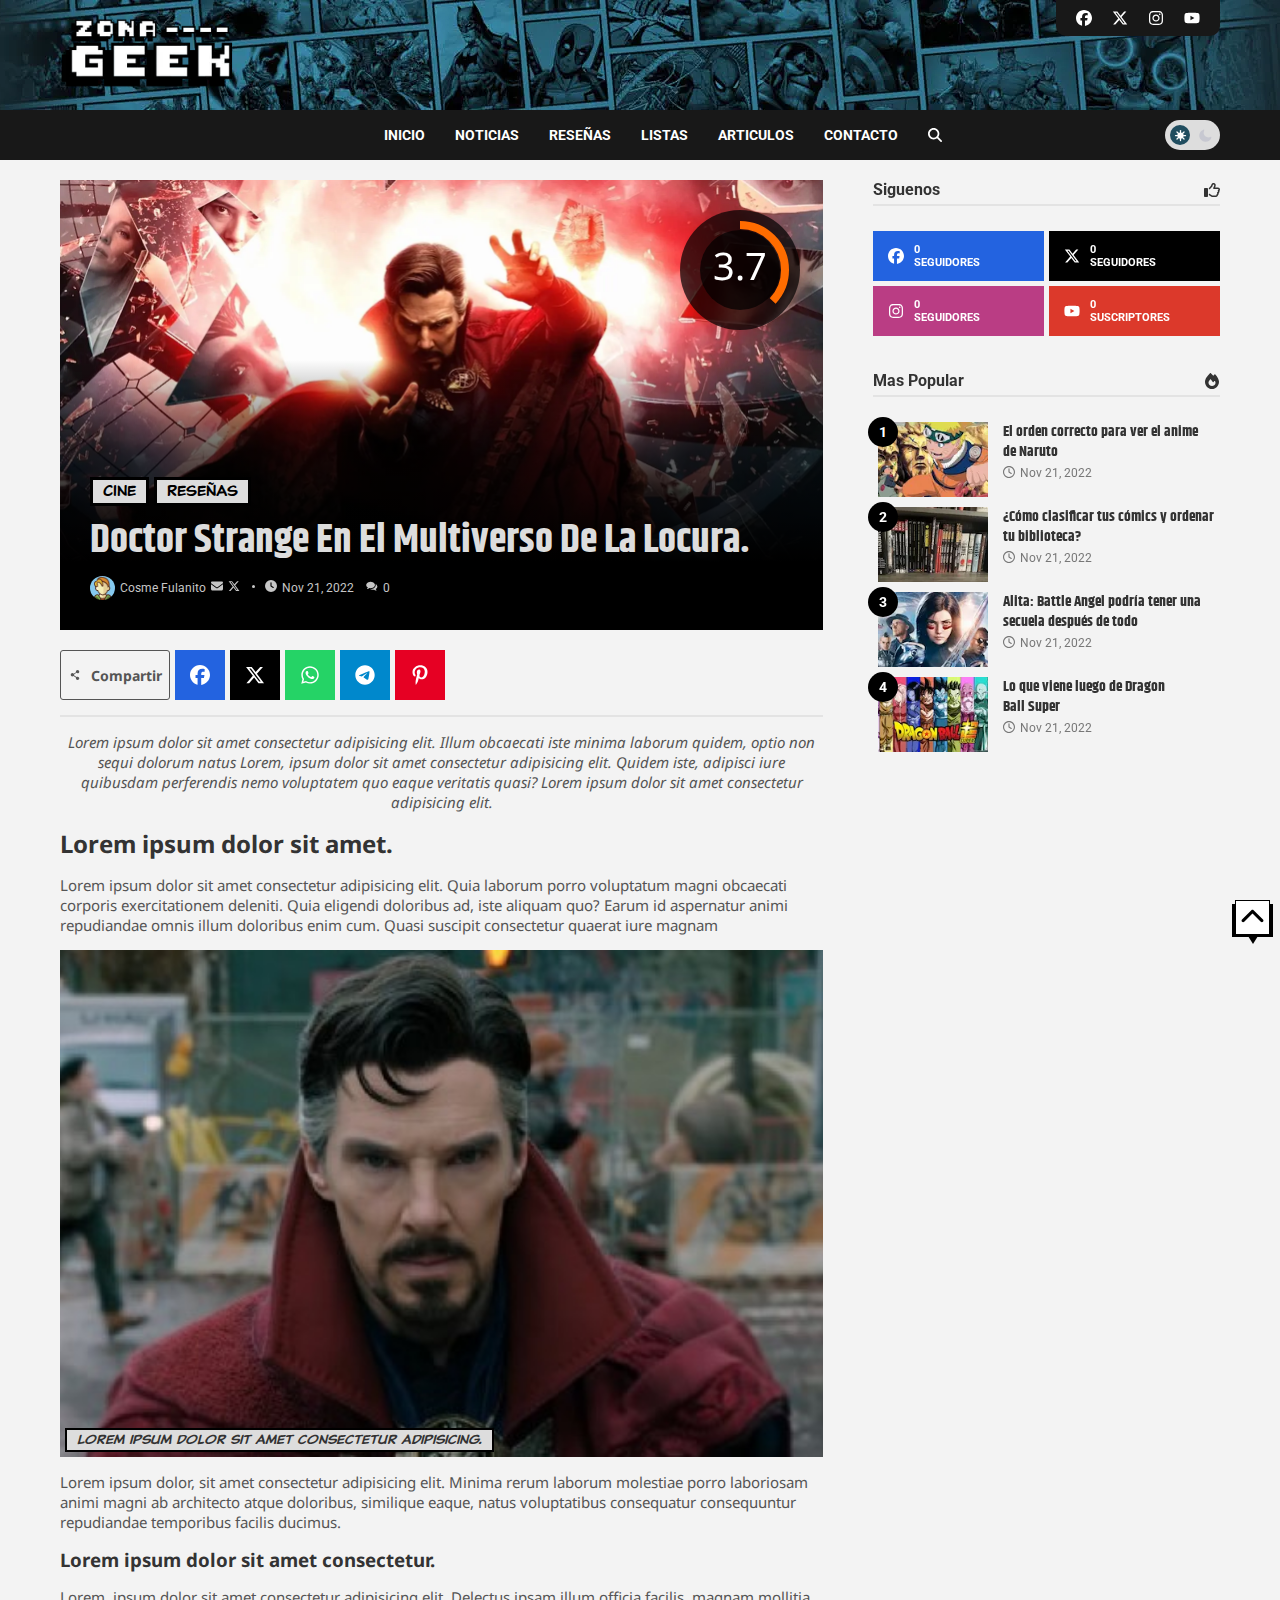
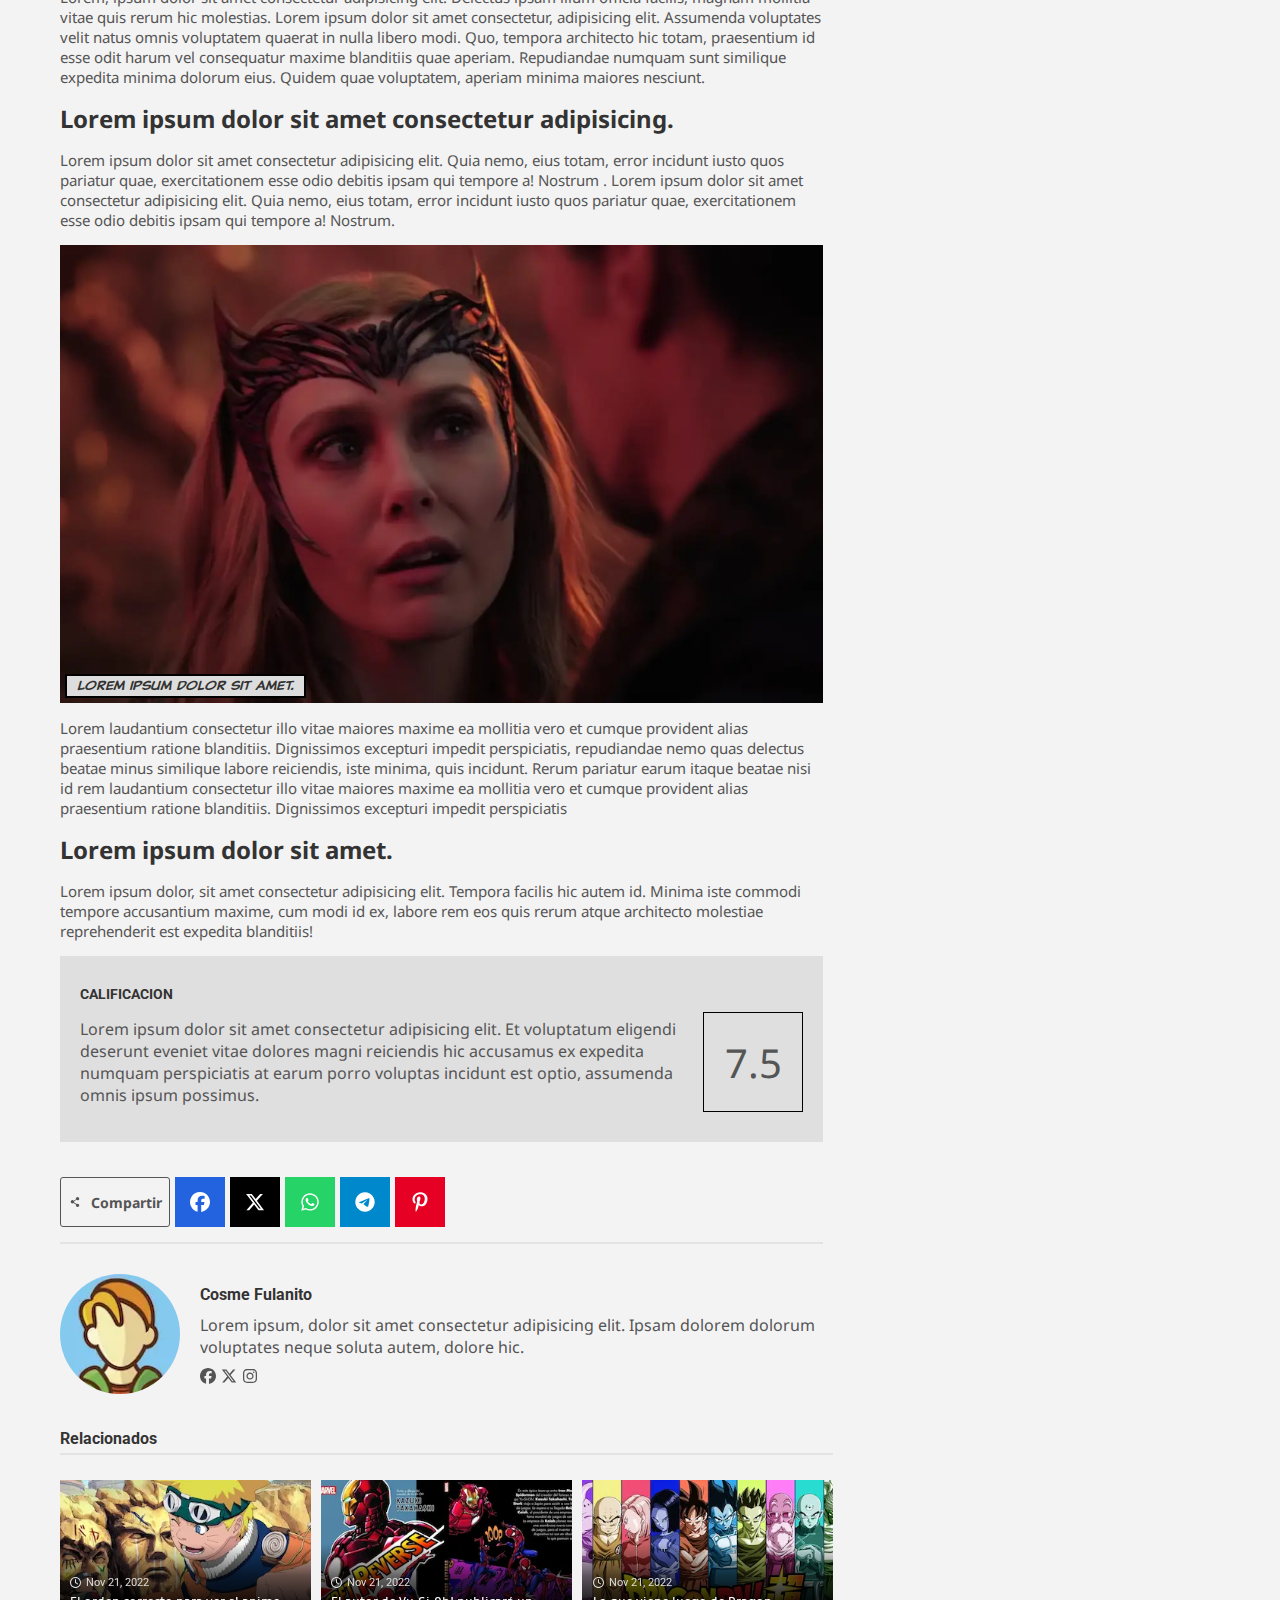
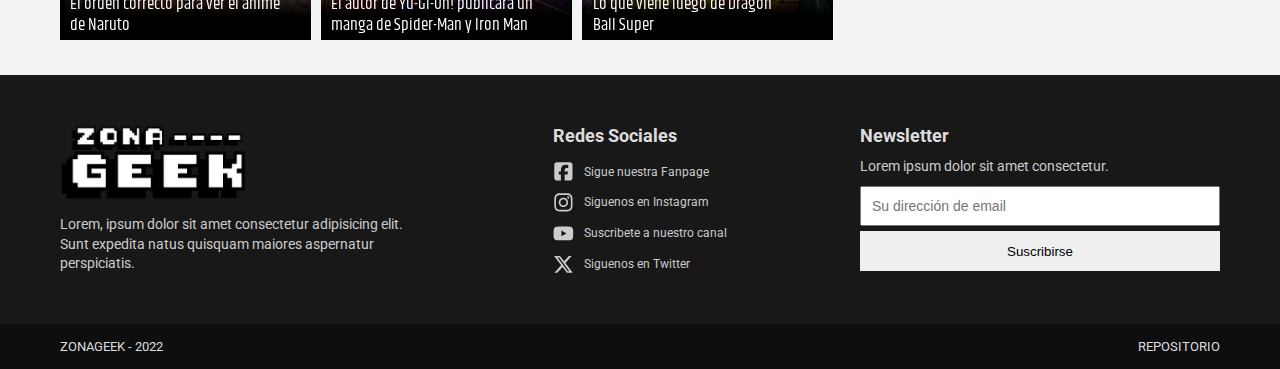
==== resenia.html @ 2eed40b9 "update" ====
<!DOCTYPE html>
<html lang="en">
<head>
    <meta charset="UTF-8">
    <meta name="viewport" content="width=device-width, initial-scale=1.0">
    <meta name="description" content="Zona Geek es el punto de encuentro para todo el amante de la cultura geek. Aqui encontraras noticias, reseñas y demas sobre la cultura popular">
	<link rel="icon" href="./img/icons/favicon.png">
	<link rel="preconnect" href="https://fonts.googleapis.com">
	<link rel="preconnect" href="https://fonts.gstatic.com" crossorigin>
	<link href="https://fonts.googleapis.com/css2?family=Khand:wght@400;500;600;700&family=Noto+Sans:wght@400;700&family=Roboto:wght@400;700&display=swap" rel="stylesheet">
	<link rel="stylesheet" href="./css/style.css">
    <link rel="stylesheet" href="./css/review.css">
	<script>
		let modo = localStorage.getItem('mode');
		if (modo) 
			document.documentElement.setAttribute("data-theme", modo);
		document.addEventListener('DOMContentLoaded', () => {
			let dark_switch = document.getElementById('dark-switch');
			dark_switch.checked = (modo === "dark" || window.matchMedia('(prefers-color-scheme: dark)' && modo !="dark").matches) ? true : false;
		});
	</script>
	<script defer src="js/script.js"></script>
    <title>Reseña - Doctor Strange in the multiverse of madness</title>
</head>
<body>
    <header class="header">
		<div class="container">
			<a class="header__brand" href="#" title="Ir al inicio">
				<img src="img/zonageek-logo.webp" alt="logo de zona geek" title="Zona Geek">
			</a>
			<div class="header__social">
				<a href="" title="enlave hacia facebook">
					<svg class="icon" aria-hidden="true"><use href="./img/icons/icons.svg#icon-facebook" /></svg>
				</a>
				<a href="" title="enlace hacia x">
					<svg class="icon" aria-hidden="true"><use href="./img/icons/icons.svg#icon-x-twitter" /></svg>
				</a>
				<a href="" title="enlace hacia instagram">
					<svg class="icon" aria-hidden="true"><use href="./img/icons/icons.svg#icon-instagram" /></svg>
				</a>
				<a href="" title="enlace hacia youtube">
					<svg class="icon" aria-hidden="true"><use href="./img/icons/icons.svg#icon-youtube" /></svg>
				</a>
			</div>
		</div>
	</header>
	<nav class="nav">
		<div class="container">
			<div class="nav__logo">
				<img src="img/zonageek-logo-min.webp" alt="logo de zona geek" title="Zona Geek">
			</div>
			<ul class="nav__menu">
				<li><a href="./index.html" title="ir a inicio">Inicio</a></li>
				<li><a href="#" title="ir a noticas">Noticias</a></li>
				<li><a href="#" title="ir a reseñas">Reseñas</a></li>
				<li><a href="#" title="ir a listas">Listas</a></li>
				<li><a href="#" title="ir a articulos">Articulos</a></li>
				<li><a href="#" title="ir a contacto">Contacto</a></li>
				<li>
					<span>
						<svg class="icon" aria-hidden="true"><use href="./img/icons/icons.svg#icon-search" /></svg>
					</span>
				</li>
			</ul>
			<div class="nav__switch">
				<label class="switch">
					<input class="switch__input" type="checkbox"  id="dark-switch" role="switch" name="dark" />
					<svg class="switch__icon" width="24px" height="24px" aria-hidden="true">
						<use href="./img/icons/icons.svg#icon-light" />
					</svg>
					<svg class="switch__icon" width="24px" height="24px" aria-hidden="true">
						<use href="./img/icons/icons.svg#icon-dark" />
					</svg>
					<span class="switch__inner"></span>
					<span class="switch__inner-icons">
						<svg class="switch__icon" width="24px" height="24px" aria-hidden="true">
							<use href="./img/icons/icons.svg#icon-light" />
						</svg>
						<svg class="switch__icon" width="24px" height="24px" aria-hidden="true">
							<use href="./img/icons/icons.svg#icon-dark" />
						</svg>
					</span>
					<span class="switch__sr">Dark Mode</span>
				</label>
			</div>
			<label class="nav__burguer">
				<input type="checkbox" id="menu_checkbox">
				<div></div>
				<div></div>
				<div></div>
			</label>
		</div>
	</nav>
    <main class="container post">
            
            <article class="article">
                <header>
                    <img class="img" src="./img/reseña.webp" alt="">
                    <div class="overlay">
                        <div class="header__categories">
                            <span>cine</span>
                            <span>reseñas</span>
                        </div>
                        
                        <h1>Doctor Strange En El Multiverso De La Locura.</h1>
                        <div class="meta-tags meta-tags--post">
                            <div class="meta-tags__autor">
                                <img src="./img/avatar/user_a.webp" alt="">
                                <p>Cosme Fulanito</p>
                                <svg class="icon"><use href="./img/icons/icons.svg#icon-mail-solid" /></svg>
                                <svg class="icon"><use href="./img/icons/icons.svg#icon-x-twitter" /></svg>
                            </div>
                            
                            <p class="meta-tags__date">
                                <svg class="icon" aria-hidden="true" style="width:3px;height:3px;margin-right:5px"><use href="./img/icons/icons.svg#icon-dot" /></svg>
                                <svg class="icon" aria-hidden="true"><use href="./img/icons/icons.svg#icon-clock-solid" /></svg>
                                <span> Nov 21, 2022</span>
                            </p>
                            <p class="meta-tags__comments">
                                <svg class="icon" aria-hidden="true"><use href="./img/icons/icons.svg#icon-comments" /></svg>
                                <span>0</span>
                            </p>
                        </div>
                    </div>
                    <svg class="score" width="120" height="120">
                        <circle r="40" cx="50%" cy="50%" class="score__box"></circle>
                        <text class="score__number" x="50%" y="50%" dominant-baseline="middle" text-anchor="middle" data-number="7.5">0.0</text>
                        <circle r="45" cx="50%" cy="50%" class="score__progress"></circle>
                    </svg>
                </header>
                
                <section class="share">
                    <span class="share__button share__button--share">
                        <svg class="icon"><use href="./img/icons/icons.svg#icon-share" /></svg>
                        Compartir
                    </span>
                    <a href="#" class="share__button share__button--facebook" title="compartir en facebook">
                        <svg class="icon"><use href="./img/icons/icons.svg#icon-facebook" /></svg>
                    </a>
                    <a href="#" class="share__button share__button--x" title="compartir en twitter">
                        <svg class="icon"><use href="./img/icons/icons.svg#icon-x-twitter" /></svg>
                    </a>
                    <a href="#" class="share__button share__button--whatsapp" title="compartir en whatsapp">
                        <svg class="icon"><use href="./img/icons/icons.svg#icon-whatsapp" /></svg>
                    </a>
                    <a href="#" class="share__button share__button--telegram" title="compartir en telegram">
                        <svg class="icon"><use href="./img/icons/icons.svg#icon-telegram" /></svg>
                    </a>
                    <a href="#" class="share__button share__button--pinterest" title="compartir en pinterest">
                        <svg class="icon"><use href="./img/icons/icons.svg#icon-pinterest" /></svg>
                    </a>
                </section>
                <hr>
				<p style="text-align:center;"><i>Lorem ipsum dolor sit amet consectetur adipisicing elit. Illum obcaecati iste minima laborum quidem, optio non sequi dolorum natus Lorem, ipsum dolor sit amet consectetur adipisicing elit. Quidem iste, adipisci iure quibusdam perferendis nemo voluptatem quo eaque veritatis quasi? Lorem ipsum dolor sit amet consectetur adipisicing elit.</i></p>
				<h2>Lorem ipsum dolor sit amet.</h2>
				<p>Lorem ipsum dolor sit amet consectetur adipisicing elit. Quia laborum porro voluptatum magni obcaecati corporis exercitationem deleniti. Quia eligendi doloribus ad, iste aliquam quo? Earum id aspernatur animi repudiandae omnis illum doloribus enim cum. Quasi suscipit consectetur quaerat iure magnam</p>
                <figure class="float-right">
                    <img class="img" src="img/reseña-img-1.jpg" alt="">
                    <figcaption>Lorem ipsum dolor sit amet consectetur adipisicing.</figcaption>
                </figure>
                <p>Lorem ipsum dolor, sit amet consectetur adipisicing elit. Minima rerum laborum molestiae porro laboriosam animi magni ab architecto atque doloribus, similique eaque, natus voluptatibus consequatur consequuntur repudiandae temporibus facilis ducimus.</p>
                <h3>Lorem ipsum dolor sit amet consectetur.</h3>
                <p>Lorem, ipsum dolor sit amet consectetur adipisicing elit. Delectus ipsam illum officia facilis, magnam mollitia vitae quis rerum hic molestias.
				Lorem ipsum dolor sit amet consectetur, adipisicing elit. Assumenda voluptates velit natus omnis voluptatem quaerat in nulla libero modi. Quo, tempora architecto hic totam, praesentium id esse odit harum vel consequatur maxime blanditiis quae aperiam. Repudiandae numquam sunt similique expedita minima dolorum eius. Quidem quae voluptatem, aperiam minima maiores nesciunt.</p>
				<h2>Lorem ipsum dolor sit amet consectetur adipisicing.</h2>
				<p>Lorem ipsum dolor sit amet consectetur adipisicing elit. Quia nemo, eius totam, error incidunt iusto quos pariatur quae, exercitationem esse odio debitis ipsam qui tempore a! Nostrum . Lorem ipsum dolor sit amet consectetur adipisicing elit. Quia nemo, eius totam, error incidunt iusto quos pariatur quae, exercitationem esse odio debitis ipsam qui tempore a! Nostrum.</p>
                <figure class="float-left">
                    <img class="img" src="img/reseña-img-3.jpg" alt="">
                    <figcaption>Lorem ipsum dolor sit amet.</figcaption>
                </figure>
                <p>Lorem laudantium consectetur illo vitae maiores maxime ea mollitia vero et cumque provident alias praesentium ratione blanditiis. Dignissimos excepturi impedit perspiciatis, repudiandae nemo quas delectus beatae minus similique labore reiciendis, iste minima, quis incidunt. Rerum pariatur earum itaque beatae nisi id rem laudantium consectetur illo vitae maiores maxime ea mollitia vero et cumque provident alias praesentium ratione blanditiis. Dignissimos excepturi impedit perspiciatis</p>
				
                <h2>Lorem ipsum dolor sit amet.</h2>
                <p>Lorem ipsum dolor, sit amet consectetur adipisicing elit. Tempora facilis hic autem id. Minima iste commodi tempore accusantium maxime, cum modi id ex, labore rem eos quis rerum atque architecto molestiae reprehenderit est expedita blanditiis!</p>
                <footer>
                    <section class="calificacion">
                        <h1>Calificacion</h1>
                        <p>Lorem ipsum dolor sit amet consectetur adipisicing elit. Et voluptatum eligendi deserunt eveniet vitae dolores magni reiciendis hic accusamus ex expedita numquam perspiciatis at earum porro voluptas incidunt est optio, assumenda omnis ipsum possimus.</p>
                        <span>7.5</span>
                    </section>
                    <section class="share">
                        <span class="share__button share__button--share">
                            <svg class="icon"><use href="./img/icons/icons.svg#icon-share" /></svg>
                            Compartir
                        </span>
                        <a href="#" class="share__button share__button--facebook" title="compartir en facebook">
                            <svg class="icon"><use href="./img/icons/icons.svg#icon-facebook" /></svg>
                        </a>
                        <a href="#" class="share__button share__button--x" title="compartir en twitter">
                            <svg class="icon"><use href="./img/icons/icons.svg#icon-x-twitter" /></svg>
                        </a>
                        <a href="#" class="share__button share__button--whatsapp" title="compartir en whatsapp">
                            <svg class="icon"><use href="./img/icons/icons.svg#icon-whatsapp" /></svg>
                        </a>
                        <a href="#" class="share__button share__button--telegram" title="compartir en telegram">
                            <svg class="icon"><use href="./img/icons/icons.svg#icon-telegram" /></svg>
                        </a>
                        <a href="#" class="share__button share__button--pinterest" title="compartir en pinterest">
                            <svg class="icon"><use href="./img/icons/icons.svg#icon-pinterest" /></svg>
                        </a>
                    </section>
                    <hr>
                    <section class="autor">
                        <div class="autor__image">
                            <img class="img" src="./img/avatar/user_a.webp" alt="">
                        </div>
                        <div class="autor__info">
                            <h1>Cosme Fulanito</h1>
                            <p>Lorem ipsum, dolor sit amet consectetur adipisicing elit. Ipsam dolorem dolorum voluptates neque soluta autem, dolore hic.</p>
                            <div class="autor__social">
                                <svg class="icon"><use href="./img/icons/icons.svg#icon-facebook" /></svg>
                                <svg class="icon"><use href="./img/icons/icons.svg#icon-x-twitter" /></svg>
                                <svg class="icon"><use href="./img/icons/icons.svg#icon-instagram" /></svg>
                            </div>
                        </div>
                    </section>
                </footer>
            </article>
            <section class="section relacionados">
                    <div class="section__header">
                        <h1>Relacionados</h1>
                    </div>
                    <div class="block-6">
                        <article class="block-6__post">
                            <a href="#uuuuu">
                                <picture>
                                    <source media="(min-width: 769px)" srcset="./img/anime/2_375.webp">
                                    <source media="(min-width: 577px)" srcset="./img/anime/2_910.webp">
                                    <source media="(min-width: 375px)" srcset="./img/anime/2_720.webp">
                                    <img class="img" src="./img/anime/2_375.webp" alt="">
                                </picture>
                            </a>
                            <div class="block-6__content">
                                <div class="block-6__date">
                                    <svg class="icon" aria-hidden="true"><use href="./img/icons/icons.svg#icon-clock" /></svg>
                                    <span>Nov 21, 2022</span>
                                </div>
                                <a href="#0000"><h2 class="block-6__title">El orden correcto para ver el anime de Naruto</h2></a>
                            </div>
                        </article>
                        <article class="block-6__post">
                            <a href="#uuuuu">
                                <picture>
                                    <source media="(min-width: 769px)" srcset="./img/anime/1_375.webp">
                                    <source media="(min-width: 577px)" srcset="./img/anime/1_910.webp">
                                    <source media="(min-width: 375px)" srcset="./img/anime/1_720.webp">
                                    <img class="img" src="./img/anime/1_375.webp" alt="">
                                </picture>
                            </a>
                            <div class="block-6__content">
                                <div class="block-6__date">
                                    <svg class="icon" aria-hidden="true"><use href="./img/icons/icons.svg#icon-clock" /></svg>
                                    <span>Nov 21, 2022</span>
                                </div>
                                <a href="#0000">
                                    <h2 class="block-6__title">El autor de Yu-Gi-Oh! publicará un manga de Spider-Man y Iron Man</h2>
                                </a>
                            </div>
                        </article>
                        <article class="block-6__post">
                            <a href="#uuuuu">
                                <picture>
                                    <source media="(min-width: 769px)" srcset="./img/anime/3_375.webp">
                                    <source media="(min-width: 577px)" srcset="./img/anime/3_910.webp">
                                    <source media="(min-width: 375px)" srcset="./img/anime/3_720.webp">
                                    <img class="img" src="./img/anime/3_375.webp" alt="">
                                </picture>
                            </a>
                            <div class="block-6__content">
                                <div class="block-6__date">
                                    <svg class="icon" aria-hidden="true"><use href="./img/icons/icons.svg#icon-clock" /></svg>
                                    <span>Nov 21, 2022</span>
                                </div>
                                <a href="#0000">
                                    <h2 class="block-6__title">Lo que viene luego de Dragon Ball Super</h2>
                                </a>
                            </div>
                        </article>
                    </div>
            </section>
            <section class="comentarios">
            </section>
        
        <aside class="sidebar">
            <div class="sidebar__content">
                <section class="section">
                    <div class="section__header">
                        <h1>Siguenos</h1>
                        <svg class="icon" aria-hidden="true"><use href="./img/icons/icons.svg#icon-like" /></svg>
                    </div>
                    <div class="social-bar">
                        <div class="social-bar__item social-bar__item--facebook">
                            <svg class="icon" aria-hidden="true"><use href="./img/icons/icons.svg#icon-facebook" /></svg>
                            <div class="social-bar__count">
                                <p>0</p>
                                <p>Seguidores</p>
                            </div>
                        </div>
                        <div class="social-bar__item social-bar__item--x">
                            <svg class="icon" aria-hidden="true"><use href="./img/icons/icons.svg#icon-x-twitter" /></svg>
                            <div class="social-bar__count">
                                <p>0</p>
                                <p>Seguidores</p>
                            </div>
                        </div>
                        <div class="social-bar__item social-bar__item--instagram">
                            <svg class="icon" aria-hidden="true"><use href="./img/icons/icons.svg#icon-instagram" /></svg>
                            <div class="social-bar__count">
                                <p>0</p>
                                <p>Seguidores</p>
                            </div>
                        </div>
                        <div class="social-bar__item social-bar__item--youtube">
                            <svg class="icon" aria-hidden="true"><use href="./img/icons/icons.svg#icon-youtube" /></svg>
                            <div class="social-bar__count">
                                <p>0</p>
                                <p>Suscriptores</p>
                            </div>
                        </div>
                    </div>
                </section>
                <section class="section">
                    <div class="section__header">
                        <h1>Mas Popular</h1>
                        <svg class="icon" aria-hidden="true"><use href="./img/icons/icons.svg#icon-fire" /></svg>
                    </div>
                    <div class="trending">
                        <div class="trending__item" data-position="1">
                            <div class="trending__thumbnaill">
                                <a href=""><img class="img" src="img/anime/2_165.webp" alt="portada de naruto"></a>
                            </div>
                            <div class="trending__content">
                                <h2 class="trending__title"><a href="">El orden correcto para ver el anime de Naruto</a></h2>
                                <div class="trending__date">
                                    <svg class="icon" aria-hidden="true"><use href="./img/icons/icons.svg#icon-clock" /></svg>
                                    <span>Nov 21, 2022</span>
                                </div>
                            </div>
                        </div>
                        <div class="trending__item" data-position="2">
                            <div class="trending__thumbnaill">
                                <a href=""><img class="img" src="img/article/3_165.webp" alt="biblioteca de comics"></a>
                            </div>
                            <div class="trending__content">
                                <h2 class="trending__title"><a href="">¿Cómo clasificar tus cómics y ordenar tu biblioteca?</a></h2>
                                <div class="trending__date">
                                    <svg class="icon" aria-hidden="true"><use href="./img/icons/icons.svg#icon-clock" /></svg>
                                    <span>Nov 21, 2022</span>
                                </div>
                            </div>
                        </div>
                        <div class="trending__item" data-position="3">
                            <div class="trending__thumbnaill">
                                <a href=""><img class="img" src="img/featured/2_165.webp" alt=""></a>
                            </div>
                            <div class="trending__content">
                                <h2 class="trending__title"><a href="">Alita: Battle Angel podría tener una secuela después de todo</a></h2>
                                <div class="trending__date">
                                    <svg class="icon" aria-hidden="true"><use href="./img/icons/icons.svg#icon-clock" /></svg>
                                    <span>Nov 21, 2022</span>
                                </div>
                            </div>
                        </div>
                        <div class="trending__item" data-position="4">
                            <div class="trending__thumbnaill">
                                <a href=""><img class="img" src="img/anime/3_165.webp" alt="portada dragon ball super"></a>
                            </div>
                            <div class="trending__content">
                                <h2 class="trending__title"><a href="">Lo que viene luego de Dragon Ball Super</a></h2>
                                <div class="trending__date">
                                    <svg class="icon" aria-hidden="true"><use href="./img/icons/icons.svg#icon-clock" /></svg>
                                    <span>Nov 21, 2022</span>
                                </div>
                            </div>
                        </div>
                    </div>
            </section>
            </div>
        </aside>
    </main>

	<footer class="footer">
		<div class="container">
			<section class="about">
				<img class="about__logo" src="img/zonageek-logo.webp" alt="Logo Zona Geek">
				<p class="about__text">Lorem, ipsum dolor sit amet consectetur adipisicing elit. Sunt expedita natus quisquam maiores aspernatur perspiciatis.</p>
			</section>
			<section class="social-footer">
				<h1 class="social__title">Redes Sociales</h1>
				<div class="social-footer__container">
					<div class="social-footer__item"><svg class="icon" aria-hidden="true"><use href="./img/icons/icons.svg#icon-square-facebook" /></svg><p>Sigue nuestra Fanpage</p></div>
					<div class="social-footer__item"><svg class="icon" aria-hidden="true"><use href="./img/icons/icons.svg#icon-instagram" /></svg><p>Siguenos en Instagram</p></div>
					<div class="social-footer__item"><svg class="icon" aria-hidden="true"><use href="./img/icons/icons.svg#icon-youtube" /></svg><p>Suscribete a nuestro canal</p></div>
					<div class="social-footer__item"><svg class="icon" aria-hidden="true"><use href="./img/icons/icons.svg#icon-x-twitter" /></svg><p>Siguenos en Twitter</p></div>
					
				</div>
			</section>
			<section class="newsletter">
				<h1 class="newsletter__title">Newsletter</h1>
				<p class="newsletter__text">Lorem ipsum dolor sit amet consectetur.</p>
				<input class="newsletter__email" type="email" name="" id="" placeholder="Su dirección de email">
				<input class="newsletter__button" type="submit" value="Suscribirse">
			</section>
		</div>
		<section class="subfooter">
			<div class="container">
				<p>ZonaGeek - 2022</p>
				<a href="https://github.com/erme07/zona-geek.git">Repositorio</a>
			</div>
		</section>
</footer>

<div class="button-top">
    <div class="button-top__container">
        <svg class="icon"><use href="./img/icons/icons.svg#icon-arrow-up" /></svg>
    </div>
</div>
</body>
</html>
---- css/style.css ----
*{
    margin: 0;
    padding: 0;
    box-sizing: border-box;
}

:root{
    --navBarHeight: 50px;
    --header-bg:#182b33;
    --igColor:#ba3d84;
    --fbColor:#2363e0;
    --xColor: #000000;
    --twColor:#50c7fa;
    --ytColor:#dc392b;
    --wsColor: #25D366;
    --tgColor: #0088cc;
    --prColor: #E60023;

    --title-color:#333333;
    --title-hover:#fdebb5;
    --text-color:#555555;
    --meta-color-1:#777777;
    --meta-color-2:#dbdbdb;
    --box-comment:#e0f6ca;
    --section-separator:#e3e3e3;

    --main-bg: #f3f3f3;
    --second-bg: #181818;

    --hue: 233;
	--primary: #204d5f;
	--trans-dur: 0.6s;
	--trans-timing: cubic-bezier(0.65,0,0.35,1);
}
@media (prefers-color-scheme: dark) {
    :root {
        --main-bg: #232323;
        --box-comment: #005d4b;
        --title-color:#dddddd;
        --text-color:#cccccc;
        --meta-color-1:#aaaaaa;
        --section-separator:#4d4d4d;
    }
}

[data-theme="dark"] {
    --main-bg: #232323;
    --box-comment: #005d4b;
    --title-color:#dddddd;
    --text-color:#cccccc;
    --meta-color-1:#aaaaaa;
    --section-separator:#4d4d4d;
}

[data-theme="light"]{
    --main-bg: #f3f3f3;
    --box-comment: #e0f6ca;
    --title-color:#333333;
    --text-color:#555555;
    --meta-color-1:#777777;
    --section-separator:#e3e3e3;
}

html {scroll-behavior: smooth;}

a {text-decoration: none;color: unset;}
h1,h2,h3,h4,h5 {text-wrap: pretty;}
.img {width: 100%; height: 100%; object-fit: cover;display: block;}
svg.icon {width: 1em; height: 1em; fill: currentColor;}

@font-face {font-family: classic; src: url(../font/ClassicComic.otf);}

body{
    font-family: 'Roboto', sans-serif;
    background-color: var(--main-bg);
    transition: background .2s;
}

/*:::::::::::::::: ESTRUCTURA :::::::::::::::::::*/

.container {max-width: 1200px; width: 100%; padding: 0px 20px; margin: 0 auto;}

.content{
    display: grid;
    grid-template-columns: repeat(3,1fr);
    grid-template-areas: "main main sidebar";
}
.content--second {grid-template-areas: "main2 main2 sidebar2";}

.main {grid-area: main; padding: 20px 10px 0px 0px;}
.main--second {grid-area: main2;}

.sidebar {grid-area: sidebar; padding: 20px 0px 0px 40px;}
.sidebar--second {grid-area: sidebar2;}
.sidebar__content{
    position: sticky;
    top:20px;
    margin-bottom: 35px;
}

/*:::::::::::::::: HEADER :::::::::::::::::::*/

.header{
    background-color: var(--header-bg);
    background-image: url(../img/background-dark.webp);
    background-position: top center;
    background-size: auto;
    background-repeat: no-repeat;
}
.header .container {
    display: flex; 
    justify-content: space-between; 
    height: 110px; 
    align-items: center;
}
.header img {height: 70px;}

.header__social{
    color: white;
    background-color: var(--second-bg);
    align-self: flex-start;
    padding: 10px 20px;
    display: flex;
    gap: 20px;
    border-radius: 0 0 10px 10px;
}
.header__social a{ display: flex; align-items: center;}

/*:::::::::::::::: SECCION BASE :::::::::::::::::::*/

.section{
    display: flex;
    flex-direction: column;
    gap: 25px;
    margin-bottom: 35px;
}
.section--dark{
    background-color: var(--second-bg);
    margin: 0px -20px 35px -20px;
    padding: 20px 20px 30px 20px;
    color: white;
}
.section__header{
    color: var(--title-color);
	padding-bottom:5px;
	display:flex;
	justify-content: space-between;
	align-items: center;
    border-bottom: 2px solid var(--section-separator);
    transition: color .2s, border-bottom .2s;
}
.section__header h1 {font-size: 16px;}
.section__filter{
    text-transform: uppercase;
    font-size: 11px;
    font-weight: bold;
    display: flex;
    align-items: center;
    gap: 5px;
    position: relative;
}
.section__filter span{
    color: var(--title-color);
    cursor: pointer;
    padding:5px;
    border-radius: 2px;
    transition: all .2s;
}
.section__filter span:hover {background-color: var(--title-color); color:white;}
[data-theme="dark"] .section__filter span:hover {background-color: var(--title-color); color:rgb(0, 0, 0);}
.filter__button{
    border: 1px solid currentColor;
    display: none;
}
.selected {background-color: var(--title-color); color: white!important;}
[data-theme="dark"] .selected {background-color: var(--title-color); color: black!important;}

.section--dark .section__filter span:hover {background-color: white; color:black;}
.section--dark .section__header {border-bottom: 2px solid #4d4d4d; color: #dddddd;}
.section--dark .selected {background-color: #dddddd; color: #333333;}

.pagination{
    display: flex;
    height: 35px;
    font-size: 13px;
    justify-content:space-between;
}
.pagination__button{
    padding:10px;
    border:1px solid #aaaaaa;
    border-radius: 5px;
    color: var(--text-color);
    text-decoration: none;
    display: flex;
    align-items: center;
    transition: background .3s, color .2s;
    gap: 10px;
}
[data-theme="dark"] .pagination__button {border:1px solid #5f5f5f;}
.pagination__button:hover {background-color: #0000001d;}
[data-theme="dark"] .pagination__button:hover {background-color: #00000060;}
.pagination__button span {font-size: 10px;}
.pagination__button--next span {border-left: 1px solid #aaaaaa; padding:10px 0px 10px 10px;}
[data-theme="dark"] .pagination__button--next span{border-left: 1px solid #5f5f5f;}
.pagination__button--prev span {border-right: 1px solid #aaaaaa; padding:10px 10px 10px 0px;}
[data-theme="dark"] .pagination__button--prev span{border-right: 1px solid #5f5f5f;}
.section--dark .pagination__button {color: #dbdbdb;}
.section--dark .pagination__button:hover {background-color: #00000077;}


/*:::::::::::::::: META TAGS :::::::::::::::::::*/

.meta-tags{
    font-family: 'Roboto';
    display: flex;
    font-size: 12px;
    color:var(--meta-color-1);
    transition: color .2s;
    gap: 12px;
}
.meta-tags__autor,
.meta-tags__date {display: flex; align-items: center; gap: 5px;}
.meta-tags .icon{margin-bottom: 3px;}


/*:::::::::::::::: BLOQUE 1 ARTICULOS :::::::::::::::::::*/

.block-1 {display:flex; flex-direction: column; gap: 25px;}
.block-1__post {display:flex; gap:20px;}
.block-1__post-title{
    font-family: khand;
    font-size: 20px;
    line-height: 1.3;
    color:var(--title-color);
    transition: color .2s;
}
.block-1__post-content {display: flex; flex-direction: column; gap: 5px;}
.block-1__post-content > p {
    font-family: 'Noto Sans', sans-serif; 
    font-size: 14px; 
    color:var(--text-color);
    transition: color .2s;
}
.block-1__thumbnaill {flex: 0 0 250px; height: 150px;}
.block-1__thumbnaill img {transition: all .5s;}
.block-1__post:hover .block-1__thumbnaill img {filter: brightness(0.7);}
.block-1 .icon {margin-bottom: 0;}
.block-1__button{
    padding: 10px;
    width: 110px;
    border-radius: 5px;
    margin-top: 25px;
    background-color: var(--primary);
    color: #ffffff;
    font-size: 12px;
    text-transform: uppercase;
    text-align: center;
    align-self: center;
    cursor: pointer;
}

/*:::::::::::::::: SECCION NAVBAR:::::::::::::::::::*/

.nav{
    height:var(--navBarHeight);
    background-color: var(--second-bg);
    position: sticky;
    display: flex;
    top:calc(var(--navBarHeight) * -1);
    transition: top .3s;
    z-index: 9999;
    color: white;
}
.nav .container {display: flex; justify-content: space-between; align-items: center; position: relative;}
.nav--show {top:0; box-shadow: 0px 0px 10px 2px #000000;}
.nav__logo {
    visibility: hidden; 
    opacity: 0;
    transition: opacity .15s, visibility .15s step-end;
}
.nav__logo--show {visibility: visible; opacity: 1;}
.nav__logo img {width: auto;height: 40px;}
.nav__menu {list-style: none;display:flex;}
.nav__menu li:hover {background-color: #0e0e0e;}

.nav__menu a, .nav__menu span{
    height: 100%;
    font-size: 14px;
    text-decoration: none;
	line-height: 50px;
	font-weight: 700;
    text-transform: uppercase;
	display: flex;
    align-items: center;
    padding: 0px 15px;
}
.nav__menu span{ cursor: pointer;}



#menu_checkbox {display: none;}
.nav__burguer {width: 25px;height: 25px;cursor: pointer; display: none;}
.nav__burguer div {
    position: relative;
    top: 0;
    height: 3px;
    background-color: currentColor;
    margin-bottom: 7px; 
    transition: 0.3s ease transform, 0.3s ease top, 0.3s ease width,
        0.3s ease right;
    border-radius: 2px;
}
.nav__burguer div:nth-child(2) {transform-origin: 0;}
.nav__burguer div:last-child {margin-bottom: 0;transform-origin: 25px; }
.nav__burguer div:nth-child(3) {right: 0;width: 25px;}
#menu_checkbox:checked ~ div:first-of-type {top: -2.5px;transform: rotateZ(45deg);}
#menu_checkbox:checked ~ div:last-of-type {top: 2.5px;transform: rotateZ(45deg);}
#menu_checkbox:checked ~ div:nth-of-type(2) {
    width: 35px;
    top: 0;
    right: 5px;
    transform: rotateZ(-45deg);
}


/*:::::::::::::::: SECTION FEATURED :::::::::::::::*/

.featured{
    max-width: 1400px;
    margin: 0 auto;
    height: 490px;
    padding:20px;
    display: grid;
    gap: 5px;
    grid-template-columns: repeat(4,1fr);
    grid-template-rows: repeat(2, 1fr);
    grid-template-areas: 
        "item_a item_a item_b item_b"
        "item_a item_a item_c item_c";
}
.featured__item{
    background-color: #000000;
    width: 100%;
    height: 100%;
    position: relative;
}
.featured__image {position: absolute; inset: 0;}
.featured__item:hover .featured__title {background-color: #000000cc;}
.featured__item img {transition: filter .5s;}
.featured__item:hover img {filter: brightness(0.7);}
.item_a{
    grid-area: item_a;
    clip-path: polygon(0 0, 97% 0, 100% 100%, 0 100%);
}
.item_a img{
    clip-path: polygon(0 0, 97% 0, 100% 100%, 0 100%);
    transform: scale(0.98);
}
.item_b{
    grid-area: item_b;
    clip-path: polygon(0 0, 100% 0, 100% 97%, 1.6% 100%);
    margin-left: -1.6%;
    width: calc(100% + 1.6%); 
}
.item_b img{
    clip-path: polygon(0 0, 100% 0, 100% 97%, 1.6% 100%);
    transform: scale(0.98,0.95);
}
.item_c{
    grid-area: item_c;
    clip-path: polygon(0 3%, 100% 0, 100% 100%, 1.5% 100%);
}
.item_c img{
    clip-path: polygon(0 3%, 100% 0, 100% 100%, 1.5% 100%);
    transform: scale(0.98,0.95);
}
.featured__title{
	position: absolute;
	bottom: 0;
    text-align: center;
	background-color: #00000099;
	width: 100%;
	padding: 10px 20px 15px;
    color:#dddddd;
	transition: all .5s;
    font-family: khand;
    display: flex;
    align-items: center;
    flex-direction: column;
    gap:7px;
    z-index: 3;
}
.featured__title h1 {font-size: 22px; line-height: 1;}
.featured__title h1:hover {color: var(--title-hover)}
.featured__item:first-child .featured__title h1 {font-size: 30px;line-height: 1;}
.featured__category{
    background-color: white;
    color: #000000;
    border:2px solid currentColor;
    position: absolute;
    padding:5px 10px;
    top:20px;
    left:20px;
    font-family: classic;
    font-size: 15px;
    font-weight: bold;
    transition: all .3s;
    z-index: 3;
}
.featured__category:hover {background-color: black; color: white;}
.meta-tags--featured {color: var(--meta-color-2); font-size: 14px;}

/*::::::::::::::::::::::::::::::*/


/*:::::::::::::::: TRENDING :::::::::::::::*/

.trending {display: flex; flex-direction: column; gap: 10px;}
.trending__item{
    display: flex;
    padding-left: 5px;
    position: relative;
    gap: 15px;
}
.trending__item::before{
    content: attr(data-position);
    position: absolute;
    display: flex;
    top: -5px;
    left: -5px;
    width: 30px;
    height: 30px;
    background-color: black;
    font-size: 14px;
    font-weight: bold;
    border-radius: 50%;
    color: white;
    z-index: 1;
    justify-content: center;
    align-items: center;
}
.trending__item:hover .trending__thumbnaill img {filter: brightness(0.7);}
.trending__thumbnaill {flex: 0 0 110px; height: 75px;}
.trending__thumbnaill img {transition: all .5s;}
.trending__content {display: flex; flex-direction: column; gap:5px;}
.trending__title{
    font-family: khand;
    font-size: 15px;
    line-height: 1.3;
    color:var(--title-color);
    transition: color .2s;
}
.trending__date{
    display: flex;
    font-size: 12px;
    color:var(--meta-color-1);
    transition: color .2s;
    gap:5px;
}
.trending__autor {font-size: 13px;}

/*:::::::::::::::::: BLOQUE 3 CATEGORIAS::::::::::::::::::::*/

.block-3 {margin: 0 0 10px 0;}
.block-3 .container{
    display: grid;
    grid-template-columns: repeat(6, 1fr);
    grid-template-rows: 160px;
    padding:20px;
}
.block-3__item{
    background-color: black;
    font-family: classic;
    filter: grayscale(.6);
    display: flex;
    justify-content: center;
    align-items: center;
    transition: filter .3s;
}
.block-3__item:hover {filter: grayscale(0);}
.block-3__item a{
    padding: 10px;
    background-color: white;
    border: 2px solid black;
    color: black;
    text-transform: uppercase;
    font-size: 17px;
    font-weight: bold;
    transition: all .3s;
}
.block-3__item--comics {clip-path: polygon(0 0, 95% 0, 100% 100%, 0% 100%);}
.block-3__item--movies{clip-path: polygon(0 0, 100% 0, 95% 100%, 5% 100%);}
.block-3__item--tv{clip-path: polygon(5% 0, 95% 0, 100% 100%, 0 100%);}
.block-3__item--anime{clip-path: polygon(0 0, 100% 0, 95% 100%, 5% 100%);}
.block-3__item--manga{clip-path: polygon(5% 0, 95% 0, 100% 100%, 0 100%);}
.block-3__item--videogames{clip-path: polygon(0 0, 100% 0, 100% 100%, 5% 100%);}

.block-3__comics, 
.block-3__movies, 
.block-3__tv, 
.block-3__videogames, 
.block-3__anime, 
.block-3__manga{
    display: flex;
    width: 96%;
    height: 96%;
    background-position: center;
    background-size: cover;
    align-items: center;
    justify-content: center;
}
.block-3__comics {clip-path: polygon(0 0, 95% 0, 100% 100%, 0% 100%); background-image: url(../img/categorias/1.webp);}
.block-3__movies {clip-path: polygon(0 0, 100% 0, 95% 100%, 5% 100%);background-image: url(../img/categorias/3.webp);}
.block-3__tv {clip-path: polygon(5% 0, 95% 0, 100% 100%, 0 100%);background-image: url(../img/categorias/4.webp);}
.block-3__videogames {clip-path: polygon(0 0, 100% 0, 100% 100%, 5% 100%);background-image: url(../img/categorias/2.webp);}
.block-3__anime {clip-path: polygon(0 0, 100% 0, 95% 100%, 5% 100%);background-image: url(../img/categorias/6.webp);}
.block-3__manga {clip-path: polygon(5% 0, 95% 0, 100% 100%, 0 100%);background-image: url(../img/categorias/5.webp);}


/*::::::::::::::::::: FOOTER ::::::::::::::::::*/

.footer{
    background-color: var(--second-bg);
    color:white;
}
.footer>.container{
    padding: 50px 20px;
    min-height: 100px;
    display: grid;
    grid-template-columns: repeat(3, 1fr);
    gap: 40px;
}

/*::::::::::::::: SUBFOOTER :::::::::::::::*/
.subfooter{
    color: #dddddd;
    height: 45px;
    background-color: #0e0e0e;
    font-size: 13px;
    text-transform: uppercase;
}
.subfooter .container{
    display: flex;
    align-items: center;
    justify-content: space-between;
    height: 100%;
}
.subfooter a:hover{
    color: var(--title-hover);
}
/*::::::::::::: BLOQUE ABOUT ::::::::::::::::*/

.about{
    display: flex;
    flex-direction: column;
    align-items: flex-start;
    gap: 15px;
}
.about__logo {height: 75px;}
.about__text {font-size: 14px; line-height: 1.4; color: #cccccc;}

/*::::::::::::: BLOQUE FEED INSTAGRAM ::::::::::::::::*/

.block-insta{
    display: grid;
    grid-template-columns: repeat(3,1fr);
    grid-template-rows: repeat(2,90px);
    gap:5px;
}
.block-insta__photo {width: 100%;height: 100%;}

/*:::::::::::::::: NEWSLETTER ::::::::::::::::::*/

.newsletter {display: flex; flex-direction: column; gap: 5px;}
.newsletter__title {font-size: 18px; margin-bottom: 7px; color: #dddddd;}
.newsletter__text {font-size: 14px; margin-bottom: 7px; color: #cccccc;}
.newsletter__email {padding:10px; font-size: 14px;}
.newsletter__email:focus-visible {outline: none;}
.newsletter__button {height: 40px; border: none; transition: all .3s;}
.newsletter__button:hover {background-color: var(--primary); color: white;}

/*:::::::::::::::: social links footer:::::::::::::::::::*/

.social-footer {display: flex; flex-direction: column; justify-self: center;}
.social-footer__container {display: flex; flex-direction: column; gap: 10px;}
.social__title {font-size: 18px; margin-bottom: 15px; color: #dddddd;}
.social-footer__item {display: flex; gap: 10px; align-items: center; color: #cccccc;}
.social-footer__item .icon {font-size: 1.3em}
.social-footer__item p {font-size: 12px;}


/*::::::::::::: BLOQUE 4 CARTELERA :::::::::::::::::::*/

.block-4{
    --positionBackground: 0;
    --positionSlide: 0;
    padding: 25px 0px;
    align-self: center;
    width: 720px;
    background: url(../img/film.png) var(--positionBackground) top / 28.8px 100% repeat no-repeat;
    transition: background 0.23s ease-in-out;
    display: flex;
    gap: 5px;
    overflow-x: hidden;
    user-select: none;
}
.block-4__item{
    transform: translate(var(--positionSlide));
    width: 140px;
    height: 210px;
    flex: 0 0 auto;
    display: flex;
    flex-direction: column;
    gap:2px;
    transition: transform 0.23s ease-in-out;
    overflow: hidden;
}
.block-4__content{
    position: absolute;
    padding: 5px;
    inset: 0;
    z-index: 1;
    display: flex;
    flex-direction: column;
    justify-content: flex-end;
    align-items: center;
    gap: 5px;
}
.block-4__content::after{
    content: "";
    inset: 0;
    z-index: -1;
    position: absolute;
    background: linear-gradient(0deg, rgba(0,0,0,0.9248074229691877) 5%, rgba(0,0,0,0.5886729691876751) 35%, rgba(0,0,0,0) 55%);
}
.block-4__item img {transition: all .5s;}
.block-4__item:hover img {transform: scale(1.1); filter: brightness(0.7);}
.block-4__title{
    font-family: khand;
    font-size: 15px;
    line-height: 1.2;
    text-transform: uppercase;
    text-align: center;
}
.block-4__date{
    display: flex;
    align-items: center;
    gap: 5px;
    font-size: 11px;
    color: var(--meta-color-2);
}
.block-4__buttons {display: flex; gap:15px;}
.block-4__buttons svg {cursor: pointer;}
.blocked {color:#606060; cursor: default!important;}

/*:::::::::::::::: SOCIAL BAR ::::::::::::::::*/

.social-bar{
    color:white;
    text-transform: uppercase;
    font-weight: bold;
    display:flex;
    flex-wrap: wrap;
    gap: 5px;
}
.social-bar__item{
    flex-basis:calc(50% - 2.5px);
    height: 50px;
    display: flex;
    align-items: center;
    padding-left: 15px;
    gap:10px;
}
.social-bar__item--x {background-color: var(--xColor);}
.social-bar__item--facebook {background-color: var(--fbColor);}
.social-bar__item--twitter {background-color: var(--twColor);}
.social-bar__item--instagram {background-color: var(--igColor);}
.social-bar__item--youtube {background-color: var(--ytColor);}
.social-bar__count {font-size: 11px;}

/*:::::::::::::: bottom top ::::::::::::::::::*/

.button-top{
    position:fixed;
    bottom: -35px;
    right: 10px;
    width: 35px;
    height: 35px;
    font-size: 25px;
    color: black;
    transition: bottom .5s ease-in-out;
    cursor: pointer;
    z-index: 10;
}
.button-top__container{
    position: relative;
    display: flex;
    align-items: center;
    justify-content: center;
    width: 100%;
    height: 100%;
    background-color: #ffffff;
    border: 1px solid currentColor;
}
.button-top__container::before,
.button-top__container::after {content: ''; position: absolute;}
.button-top__container::before{
    height: 100%;
    top: 3px;
    left: -4px;
    right: -4px;
    background-color: currentColor;
    z-index: -1;
}
.button-top__container::after{
    bottom:-10px;
    left:12px;
    width: 0; 
    height: 0; 
    border-top: 8px solid currentColor;
    border-left: 5px solid transparent;
    border-right: 5px solid transparent;
}
.button-top--show {
    bottom: 15px;
    animation: upDown 1.5s ease-in-out infinite;
    animation-delay: .5s;
}
@keyframes upDown {
    0%, 100% {transform: translateY(0);}
    20% {transform: translateY(-2px);}
    80% {transform: translateY(2px);}
}

/*::::::::::::::: BLOQUE 5 NOTICIAS:::::::::::::::::::::*/

.block-5{
    display: grid;
    gap:20px;
    grid-template-columns: 1fr 1fr;
    grid-template-rows: repeat(4, auto);
}
.block-5__post{display: flex;}
.block-5__post:not(:nth-child(1)) {gap: 15px;}
.block-5__post:not(:nth-child(1)) .block-5__thumbnail {flex: 0 0 110px; height: 75px;}
.block-5__post:first-child {grid-area: 1/1/5/2; flex-direction: column; gap:10px;}
.block-5__post:first-child .block-5__thumbnail {height: 220px;}
.block-5__thumbnail img {transition: all .5s;}
.block-5__post:hover .block-5__thumbnail img {filter: brightness(0.7);}
.block-5__content {display: flex; flex-direction: column;gap: 5px;}
.block-5__title{
    font-family: khand;
    font-size: 15px;
    line-height: 1.3;
    color:var(--title-color);
    transition: color .2s;
}
.block-5__title--first {font-size: 20px;}
.block-5__autor {font-size: 13px;}
.block-5__date {
    display: flex; 
    gap:5px; 
    font-size: 12px; 
    color:var(--meta-color-1);
    transition: color .2s;
}
.block-5 .exctract {
    font-family: 'Noto Sans', sans-serif; 
    font-size: 14px; 
    color: var(--text-color);
    transition: color .2s;
}


/*::::::::::: block 6 RESEÑAS - ANIME - LISTAS - TOPS ::::::::::::::::::::*/

.block-6{
    display: grid;
    grid-template-columns: 1fr 1fr 1fr;
    gap:10px;
}
.block-6__post {height: 160px; position: relative;}
.block-6__post img {transition: all .5s;}
.block-6__post .img:hover {filter: brightness(0.7);}
.block-6__content{
    position: absolute;
    padding: 2% 4.1%;
    color: white;
    inset: 0;
    z-index: 1;
    display: flex;
    gap: 5px;
    pointer-events: none;
    flex-direction: column;
    justify-content: flex-end;
}
.block-6__date {
    display: flex;
    align-items: center;
    gap: 5px;
    font-size: 11px;
    color: var(--meta-color-2);
}
.block-6__title {
    font-family: khand;
    font-size: 17px;
    line-height: 1.2;
    font-weight: normal;
    pointer-events: auto;
}
.block-6__title:hover {color: var(--title-hover);}
.block-6__content::after {
    content: "";
    inset: 0;
    z-index: -1;
    position: absolute;
    background: linear-gradient(0deg, rgba(0,0,0,1) 15%, rgba(0,0,0,0.6) 40%, rgba(0,0,0,0) 60%);
}
.score{
	position:absolute;
	top:5px;
	right:5px;
	background-color: rgba(0,0,0,.7);
    border-radius: 50%;
    z-index: 2;
}
.score__number {fill: white; font-size: 25px; text-anchor: middle;}
.score__box {fill: #000000b3;}
.score__progress {
	stroke-width: 8;
	fill: none;
	transform: rotate(270deg);
	transform-origin: center;
	stroke-dasharray: 188.495;
}

/*::::::::::::::::::: SWITCH DARK LIGHT :::::::::::::::::::::*/


.switch,
.switch__input {
    font: 20px/1.5 sans-serif;
	display: block;
	-webkit-tap-highlight-color: transparent;
}
.switch {position: relative; user-select: none;}
.switch__icon {
	color: #c7c8d1;
	pointer-events: none;
	position: absolute;
	top: 0.375em;
	left: 0.375em;
	width: 0.75em;
	height: 0.75em;
	transition: color .6s, transform .6s cubic-bezier(0.65,0,0.35,1);
}
.switch__icon:nth-of-type(2) {right: 0.375em; left: auto;}
.switch__inner,
.switch__inner-icons {
	border-radius: 0.5em;
	display: block;
	overflow: hidden;
	position: absolute;
	top: 0.25em;
	left: 0.25em;
	width: 2.25em;
	height: 1em;
}
.switch__inner:before,
.switch__inner-icons {transition: transform .6s cubic-bezier(0.65,0,0.35,1); transform: translateX(-1.25em);}
.switch__inner:before {
	background-color: var(--primary);
	border-radius: inherit;
	content: "";
	display: block;
	width: 100%;
	height: 100%;
}
.switch__inner-icons {pointer-events: none;}
.switch__inner-icons .switch__icon {color: white;top: 0.125em; left: 0.125em; transform: translateX(1.25em);}
.switch__inner-icons .switch__icon:nth-child(2) {right: 0.125em; left: auto;}
.switch__input {
	background-color: #dddddd;
	border-radius: 0.75em;
	outline: transparent;
	width: 2.75em;
	height: 1.5em;
	appearance: none;
	transition: background-color .6s, box-shadow .6s;
}
.switch__input:checked { background-color: #0d0d0d;}
.switch__input:checked ~ .switch__icon {color: #5c5e70;}
.switch__input:checked ~ .switch__inner:before,
.switch__input:checked ~ .switch__inner-icons {transform: translateX(1.25em);}
.switch__input:not(:checked) ~ .switch__icon:first-of-type,
.switch__input:checked ~ .switch__icon:nth-of-type(2) {transform: rotate(360deg);}
.switch__input:checked ~ .switch__inner-icons .switch__icon:first-of-type {
	transform: translateX(-1.25em) rotate(-360deg);
}
.switch__input:checked ~ .switch__inner-icons .switch__icon:nth-of-type(2) {
	transform: translateX(-1.25em) rotate(360deg);
}
.switch__input:focus-visible, 
.switch:hover .switch__input{box-shadow: 0 0 0 0.0625em var(--primary), 0 0.125em 0.5em var(--primary);}
.switch__sr {overflow: hidden; position: absolute; width: 1px; height: 1px;}

/*::::::::::::::::::: block comments :::::::::::::::::::::*/

.comments {display: flex; flex-direction: column; gap: 10px;}
.comments__item {display: flex; height: 75px; gap: 20px;}
.comments__thumbnaill {flex-basis: 75px; flex-shrink: 0;}
.comments__thumbnaill img {border-radius: 50%;}
.comments__content {
    display: flex;
    flex-direction: column;
    background-color: var(--box-comment);
    transition: background .2s;
    padding: 10px 10px 5px 10px;
    position: relative;
    justify-content: space-between;
    border-radius: 5px;
}
.comments__content::before{
    content: "";
    width: 0;
    height: 0;
    position: absolute;
    top: 20px;
    left: -15px;
    border-right: 25px solid var(--box-comment);
    transition: border-right .2s;
    border-bottom: 15px solid transparent;
    border-top: 15px solid transparent;
    z-index: -1;
}
.comments__message {font-size: 12px; color:var(--text-color); transition: color .2s; }
[data-theme="dark"] .comments__message {color: #f4f4f4;}
.meta-tags--comments {gap: 3px; font-size: 11px; justify-content: flex-end;}
[data-theme="dark"] .meta-tags--comments {color: #f0f0f0;}

/*::::::::::::::::::::::::::::::::::::::*/

/*::::::::::::::::::: MEDIA QUERIES:::::::::::::::::::::*/

@media screen and (max-width:1125px) {
    .container {max-width: 980px; width: 100%;}
    .content{
        grid-template-columns: 1fr;
        grid-template-rows: auto auto;
        grid-template-areas:"main"
                            "sidebar";
    }
    .content--second{
        grid-template-columns: 1fr;
        grid-template-rows: auto auto;
        grid-template-areas:"main2"
                            "sidebar2";
    }
    .main {padding-right: 0;}
    .nav__menu a {font-size: clamp(10px, 1.3vw, 14px);}

    .sidebar {padding: 20px 0; padding-bottom: 0;}
    .sidebar__content {display: flex; gap: 30px; margin-bottom: 0;position: static;}
    .sidebar__content .section {margin-bottom: 20px;}
    .social-bar {flex-grow: 1;}
    .social-bar__item {flex-basis: 100%; height: auto; padding-left: 30px;}

    .featured {grid-template-columns: 1fr 2fr 1fr 1fr; height: 53vw; max-height: 500px;}

    .block-6__post {height: 20vw; max-height: 190px;}

    .block-3 .container {grid-template-columns: repeat(3, 1fr); grid-template-rows: 150px 150px; gap: 15px 0;}
    .block-3 {margin: 0;}
    .block-3__item--tv {clip-path: polygon(5% 0, 100% 0, 100% 100%, 0 100%);}
    .block-3__tv {clip-path: polygon(5% 0, 100% 0, 100% 100%, 0 100%);}
    .block-3__item--anime {clip-path: polygon(0 0, 100% 0, 95% 100%, 0% 100%);}
    .block-3__anime {clip-path: polygon(0 0, 100% 0, 95% 100%, 0% 100%);}

    .block-1__post {display: grid; grid-template-columns: 1fr 2fr;}
    .block-1__thumbnaill {height: 20vw; max-height: 190px;}
    .block-1__button {margin-top: 10px;}

    .block-insta {grid-template-rows: repeat(2,110px);}
    .button-top--show{bottom: 50px;}
}


@media screen and (max-width:768px) {
    .header {display: none;}

    .section__header h1 {font-size: clamp(18px, 3.2vw, 22px);}

    .filter__button {display: block;}
    .filter__options{
        display: none;
        flex-direction: column;
        position: absolute;
        top: 100%;
        right: 0;
        background-color: var(--main-bg);
        z-index: 3;
    }
    .show-options .filter__options {display: flex;}

    .nav .container{
        display: grid;
        grid-template-columns: 1fr 1fr 25px;
        justify-items: end;
        gap: 30px;
    }
    .nav__logo {visibility: visible; opacity: 1; justify-self: start;}
    .nav__menu{
        position: absolute;
        z-index: -1;
        top: 0;
        height: 100vh;
        width: 100%;
        transform: translateX(-100%);
        background-color: var(--second-bg);
        transition: transform .3s;
        flex-direction: column;
        align-items: center;
        justify-content: center;
        gap: 10px;
        padding-top: 50px;
    }
    .nav__menu--show .nav__menu {transform: translateX(0);}
    .nav__menu li {width: 80%;height: 40px;text-align: center;}
    .nav__menu a {justify-content: center; font-size: clamp(14px, 3.3vw, 18px);}
    .nav__menu li:last-child {order: -1;}
    .nav__burguer {display: block;}

    .featured{
        height: auto;
        max-height: unset;
        gap: 10px 0px;
        padding: 10px;
        grid-template-columns: 1fr 1fr;
        grid-template-rows: 350px 250px;
        grid-template-areas:"item_a item_a"
                            "item_b item_c";
    }
    .item_a {clip-path: none;}
    .item_a img {clip-path: none; transform: scale(0.98);}
    .item_b{
        clip-path: polygon(0 0, 100% 0, 97% 100%, 0% 100%);
        margin-left: 0px;
        width: 100%; 
    }
    .item_b img{
        clip-path: polygon(0 0, 100% 0, 97% 100%, 0% 100%);
        transform: scale(0.96);
    }
    .item_c {clip-path: polygon(3% 0%, 100% 0, 100% 100%, 0% 100%);}
    .item_c img{
        clip-path: polygon(3% 0%, 100% 0, 100% 100%, 0% 100%);
        transform: scale(0.96);
    }
    .item_c .featured__category {left: 30px;}

    .sidebar__content {display: grid; grid-template-columns: 1fr 2fr;}
    .sidebar--second .sidebar__content {grid-template-columns: 1fr 1fr;}

    .block-1 {gap: 35px;}
    .block-1__post {height: auto; grid-template-columns: 1fr; grid-template-rows: auto;}
    .block-1__thumbnaill {height: 50vw; max-height: unset;}
    .block-1__post-title{
        font-size: clamp(20px, 4.2vw, 30px);
    }
    .block-1__post-content > p {font-size: clamp(14px, 4vw, 20px);}

    .block-3 .container {gap: 10px 0;}
    .block-3__item a {font-size: clamp(14px, 2.4vw, 17px);}

    .block-4{
        width: 520px;
        padding: 30px 0px;
        background: url(../img/film.png) var(--positionBackground) top / 34.666px 100% repeat no-repeat;
    }
    .block-4__item {width: 170px; height: 255px;}
    .block-4__content {padding: 10px;}

    .block-5 {grid-template-rows: repeat(3, auto);}
    .block-5__post:first-child {grid-area: 1/1/2/3; margin-bottom: 10px;}
    .block-5__post:first-child .block-5__thumbnail {height: 50vw;}

    .block-6 {grid-template-columns: 1fr; grid-template-rows: repeat(3, auto);}
    .block-6__post {height: 50vw; max-height: unset;}
    .block-6__title {font-size: clamp(21px, 4.5vw, 34px);}
    .block-6__date {font-size: clamp(11px, 3vw, 15px);}

    .meta-tags {font-size: clamp(12px, 3.5vw, 16px);}
    .meta-tags--comments{
        font-size: 12px
    }

    .comments__item {height: auto;}
    .comments__content {gap:5px;}
    .comments__content::before {top: 5%;}
    .comments__thumbnaill {flex-basis: 40px; height: 40px;}
    .comments__message {font-size: 14px;}

    .footer>.container {grid-template-columns: 1fr 1fr;}
    .social-footer {display: none;}
}


@media screen and (max-width:576px) {
    .container {padding: 0 10px;}
    .featured{
        height: auto;
        padding: 3px;
        gap: 3px;
        grid-template-columns: 1fr;
        grid-template-rows: repeat(3,55vw);
        grid-template-areas:"item_a"
                            "item_b"
                            "item_c";
        
    }
    .featured__item .featured__title h1,
    .featured__item:first-child .featured__title h1 {font-size: clamp(18px, 5.5vw, 30px);}
    .featured__image {border: 6px solid black;}
    .item_a img {transform: unset;}
    .item_b {clip-path: none;}
    .item_b img {clip-path: none; transform: unset;}
    .item_c {clip-path: none;}
    .item_c img {clip-path: none;transform: unset;}
    .item_c .featured__category {left: 20px;}

    .section--dark {margin: 0px -10px 35px -10px; padding: 20px 10px 30px}

    .block-3 .container {grid-template-columns: repeat(2, 1fr); grid-template-rows: repeat(3,150px);}
    .block-3__item a {font-size: clamp(12px, 3.4vw, 17px);}
    .block-3 .container {padding: 20px 10px;}

    .block-3__item--comics, 
    .block-3__comics, 
    .block-3__item--manga, 
    .block-3__manga {clip-path: polygon(0 0, 95% 0, 100% 100%, 0% 100%)}

    .block-3__item--tv,
    .block-3__tv { clip-path: polygon(0 0, 100% 0, 95% 100%, 0% 100%);}

    .block-3__item--anime,
    .block-3__anime {clip-path: polygon(5% 0, 100% 0, 100% 100%, 0 100%);}

    .block-3__item--movies, 
    .block-3__movies, 
    .block-3__item--videogames, 
    .block-3__videogames {clip-path: polygon(0 0, 100% 0, 100% 100%, 5% 100%);}

    .block-4{
        width: 260px;
        padding: 45px 0px;
        background: url(../img/film.png) var(--positionBackground) top / 52px 100% repeat no-repeat;
    }
    .block-4__content {padding: 15px;}
    .block-4__item {width: 260px;height: 390px;}
    .block-4__title {font-size: 22px;}
    .block-4__date {font-size: 14px;}

    .block-5 {grid-template-columns: 1fr; grid-template-rows: repeat(5, auto);}
    .block-5__post:first-child {grid-area: 1/1/2/2;}

    .sidebar__content, 
    .sidebar--second .sidebar__content{
        grid-template-columns: 1fr;
        grid-template-rows: auto auto;
    }

    .social-bar__item {flex-basis: calc(50% - 2.5px); height: 50px;}
    .comments__message {
        font-size: clamp(13px, 3.5vw, 16px);
    }
    .comments__thumbnaill {
        flex-basis: 75px;
        height: 75px;
    }
    .footer>.container {grid-template-columns: 1fr; justify-items: center; text-align: center;}
    .about {align-items: center;}
    .subfooter {font-size: 11px;}
}
---- css/review.css ----
/* :root{
    --navBarHeight: 50px;
    --header-bg:#182b33;
    --igColor:#ba3d84;
    --fbColor:#2363e0;
    --xColor: #000000;
    --twColor:#50c7fa;
    --ytColor:#dc392b;

    --title-color:#333333;
    --title-hover:#fdebb5;
    --text-color:#555555;
    --meta-color-1:#777777;
    --meta-color-2:#dbdbdb;
    --box-comment:#e0f6ca;
    --section-separator:#e3e3e3;

    --main-bg: #f3f3f3;
    --second-bg: #181818;

    --hue: 233;
	--primary: #204d5f;
	--trans-dur: 0.6s;
	--trans-timing: cubic-bezier(0.65,0,0.35,1);
} */

.post{
    display: grid;
    grid-template-columns: 2fr 1fr;
    grid-template-rows: auto auto auto;
    grid-template-areas:"article sidebar"
                        "related sidebar"
                        "comment sidebar";
}

.cuerpo{
    grid-area: cuerpo;
    padding: 20px 10px 0 0;
}
.article{
    grid-area: article;
    font-family: noto sans;
    padding: 20px 10px 0 0;
}
.article>p{
    margin-bottom: 15px;
    font-size: 15px;
    color: var(--text-color);
}

.post header{
    /* border: 5px solid black; */
    position: relative;
    width: 100%;
    height: 450px;
    margin-bottom: 20px;
}
.post .overlay{
    position: absolute;
    inset: 0;
    background: linear-gradient(0deg, rgba(0,0,0,1) 15%, rgba(0,0,0,0.6) 40%, rgba(0,0,0,0) 60%);
    display: flex;
    flex-direction: column;
    justify-content: flex-end;
    padding: 30px;
    gap: 13px;
}
.meta-tags--post{
    color: #c7c7c7;
}
.meta-tags__comments{
    display: flex;
    align-items: center;
    gap: 5px;
}
.meta-tags__autor img{
    width: 25px;
    border-radius: 50%;

}

.article  header h1{
    color: #dddddd;
    font-family: khand;
    font-size: 40px;
    line-height: 1.1;
}

.article h2, .article h3{
    margin-bottom: 15px;
    color: var(--title-color);
}

figure{
    margin: 15px 0;
    position: relative;
}
figcaption{
    font-family: classic;
    font-size: 13px;
    color: #333333;
    margin-top: 5px;
    font-style: italic;
    display: inline-block;
    padding: 5px 10px;
    border: 2px solid black;
    background-color: #dddddd;
    position: absolute;
    bottom: 5px;
    left: 5px;
}
.header__categories{
    color: black;
    font-family: classic;
    font-size: 15px;
    display: flex;
    gap: 5px;
}
.header__categories span{
    cursor: pointer;
    padding: 5px 10px;
    border: 3px solid currentColor;
    background-color: #dddddd;
    transition: all 0.3s ease;
}
.header__categories span:hover{
    background-color: black;
    color: #dddddd;
}
.score{
    top: 30px;
    right: 23px;
}
.score__number{
    font-size: 38px;
}

hr {
    height: 2px;
    background-color: var(--section-separator);
    border: none;
    margin-bottom: 15px;
}
.share{
    display: flex;
    gap: 5px;
    font-size: 20px;
}
.share__button{
    width: 50px;
    height: 50px;
    color: white;
    display: flex;
    align-items: center;
    justify-content: center;
    margin-bottom: 15px;
}
.share__button--share{
    font-size: 14px;
    border: 1px solid currentColor;
    color: var(--text-color);
    border-radius: 3px;
    width: 110px;
    display: flex;
    font-weight: bold;
    gap: 10px;
}
.share__button--share svg{
    font-size: 12px;
}
.share__button--facebook{
    background-color: var(--fbColor);
}
.share__button--x{
    background-color: var(--xColor);
}
.share__button--whatsapp{
    background-color: var(--wsColor);
}
.share__button--telegram{
    background-color: var(--tgColor);
}
.share__button--pinterest{
    background-color: var(--prColor);
}

.calificacion{
    background-color: #00000015;
    padding: 30px 20px;
    display: flex;
    flex-wrap: wrap;
    gap: 10px;
    align-items: center;
    margin-bottom: 35px;
}
.calificacion h1{
    color: var(--title-color);
    font-family: 'Roboto', sans-serif;
    font-size: 14px;
    text-transform: uppercase;
    flex-basis: 100%;
    
}
.calificacion p{
    color: var(--text-color);
    flex-basis: calc(100% - 100px - 10px);
}
.calificacion span{
    color: var(--text-color);
    font-size: 40px;
    border: 1px solid black;
    display: flex;
    width: 100px;
    height: 100px;
    align-items: center;
    justify-content: center;
}

.autor{
    display: flex;
    align-items: center;
    margin: 30px 0 35px 0;
    gap: 20px;
}
.autor__image{
    width: 120px;
    height: 120px;
    flex-shrink: 0;
}
.autor__image img{
    border-radius: 50%;
}
.autor__info{
    color: var(--text-color);
    display: flex;
    flex-direction: column;
    gap: 10px;
}
.autor__info h1{
    font-family: 'Roboto', sans-serif;
    font-size: 16px;
    color: var(--title-color);
}
.autor__social{
    display: flex;
    align-items: center;
    gap: 5px;
}
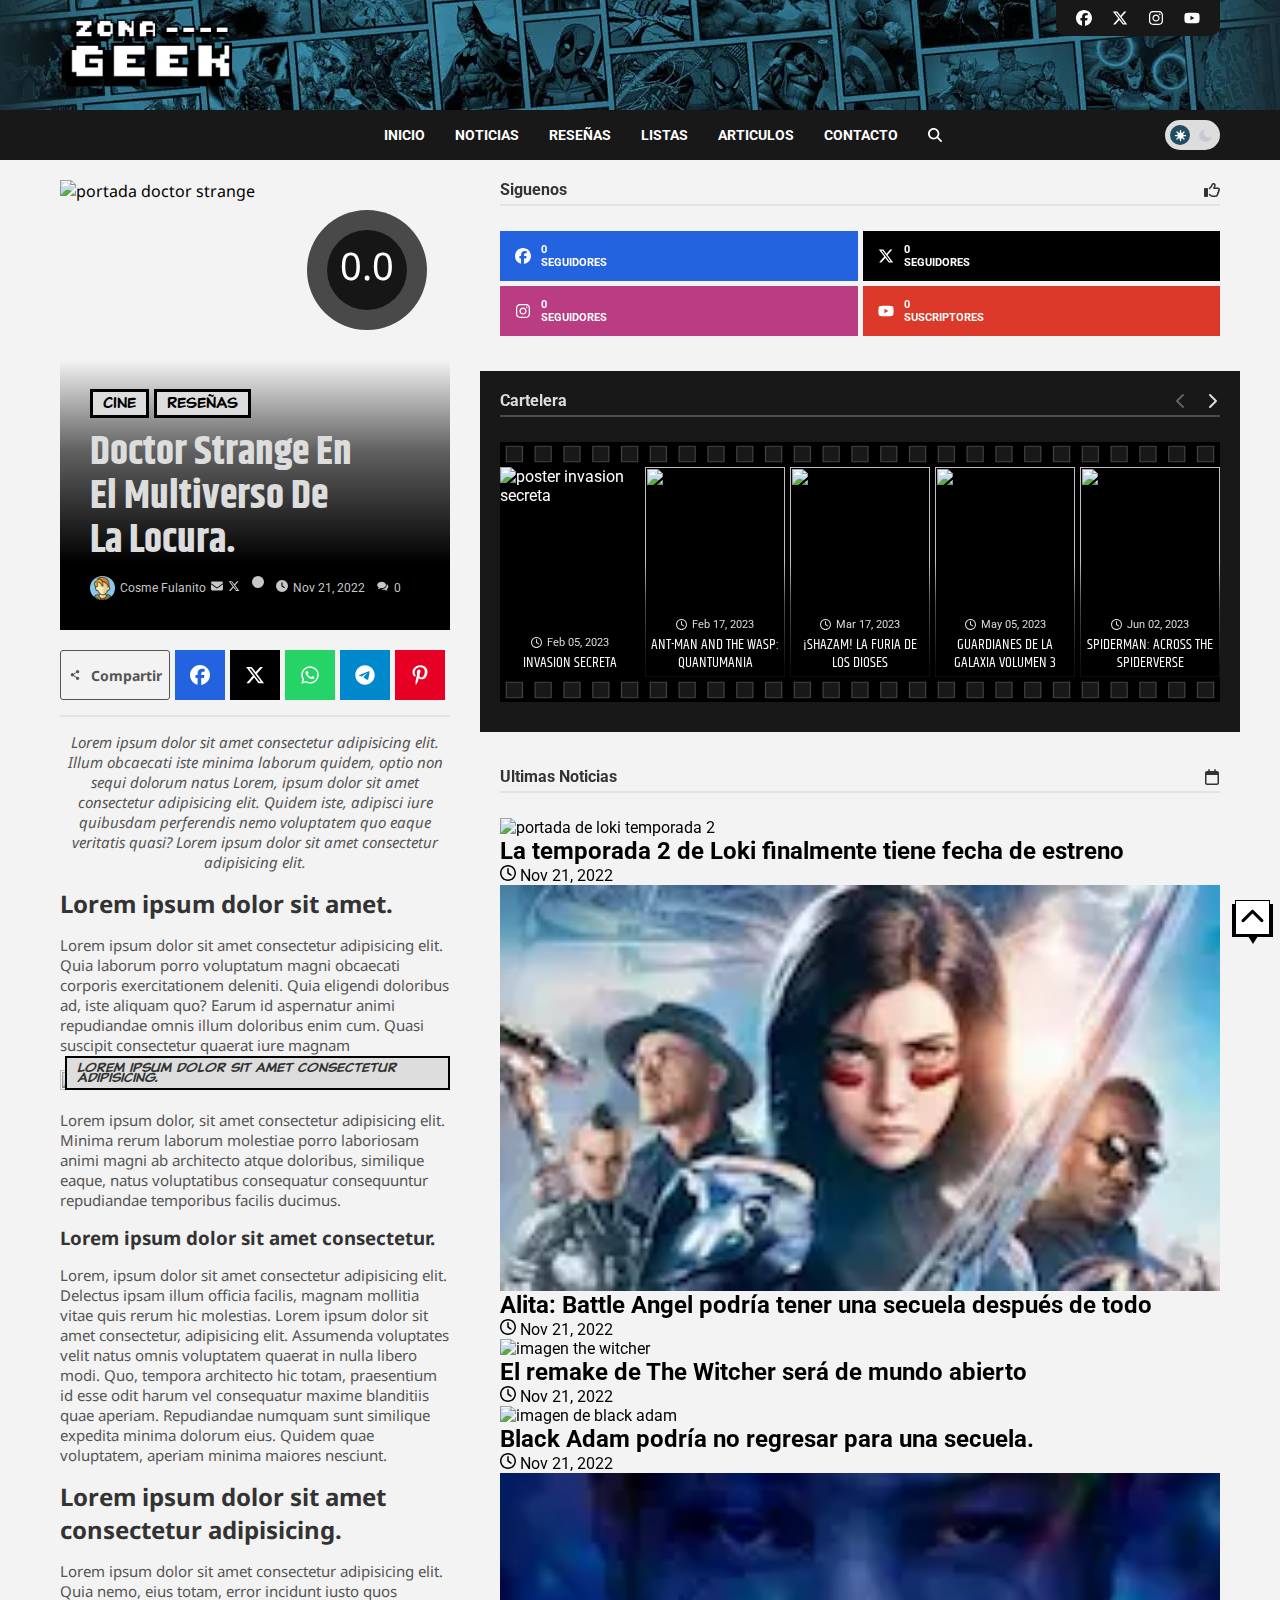
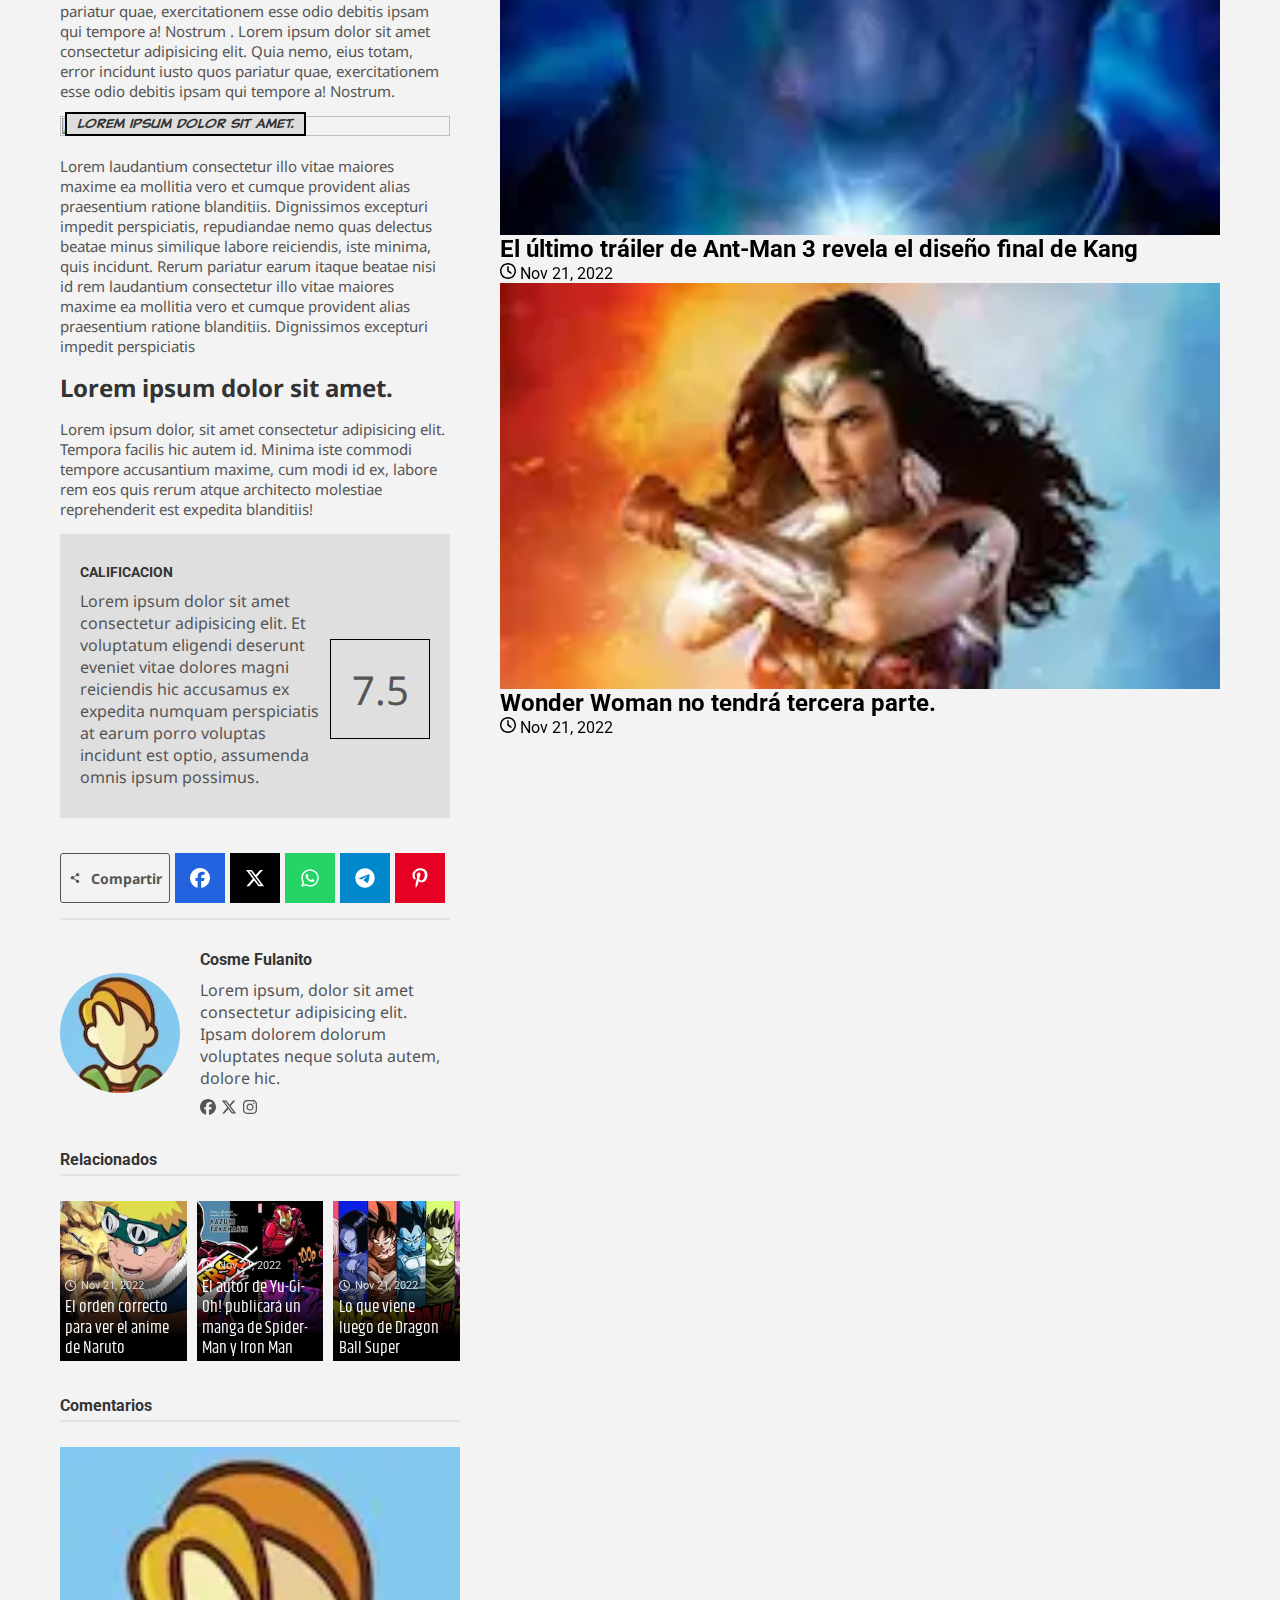
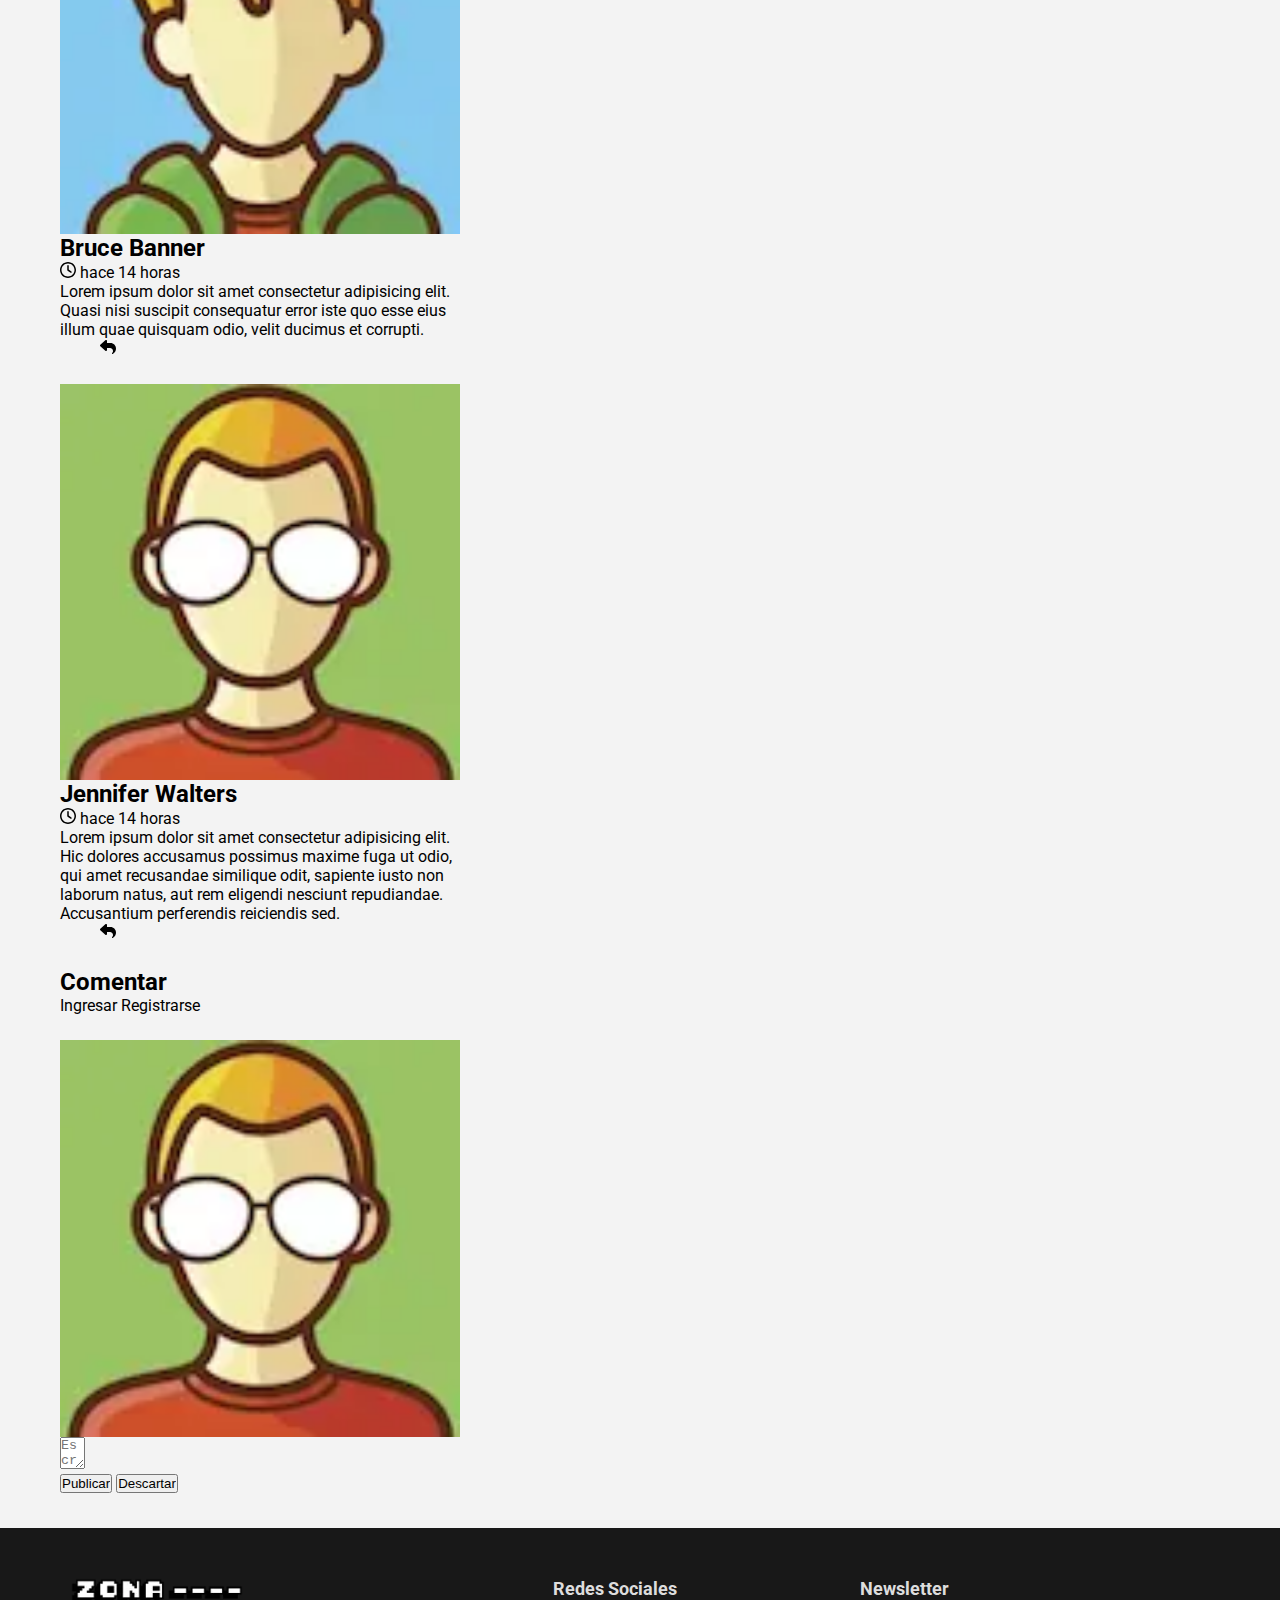
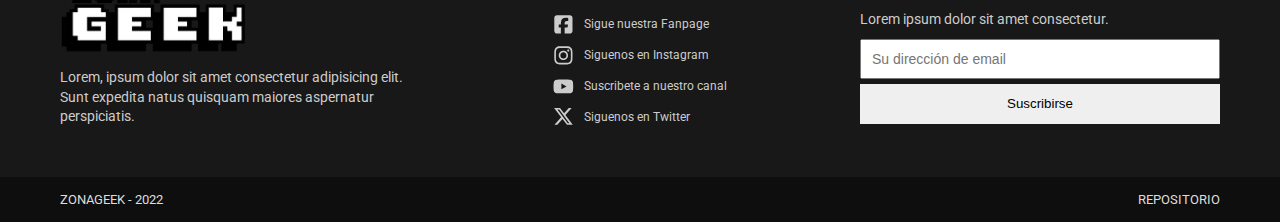
==== commit 03c18627: "update" ====
--- a/resenia.html
+++ b/resenia.html
@@ -19,7 +19,9 @@
 			dark_switch.checked = (modo === "dark" || window.matchMedia('(prefers-color-scheme: dark)' && modo !="dark").matches) ? true : false;
 		});
 	</script>
-	<script defer src="js/script.js"></script>
+	<script defer src="./js/post.js" type="module"></script>
+    <script defer src="./js/slider.js"></script>
+    <script defer src="./js/circular-progress.js"></script>
     <title>Reseña - Doctor Strange in the multiverse of madness</title>
 </head>
 <body>
@@ -94,8 +96,13 @@
     <main class="container post">
             
             <article class="article">
-                <header>
-                    <img class="img" src="./img/reseña.webp" alt="">
+                <header id="reviews">
+                    <picture>
+                        <source media="(min-width: 1125px)" srcset="./img/reseña_800.webp">
+                        <source media="(min-width: 768px)" srcset="./img/reseña_1000.webp">
+                        <source media="(min-width: 577px)" srcset="./img/reseña_800.webp">
+                        <img class="img" src="./img/reseña_600.webp" alt="portada doctor strange">
+                    </picture>
                     <div class="overlay">
                         <div class="header__categories">
                             <span>cine</span>
@@ -110,9 +117,8 @@
                                 <svg class="icon"><use href="./img/icons/icons.svg#icon-mail-solid" /></svg>
                                 <svg class="icon"><use href="./img/icons/icons.svg#icon-x-twitter" /></svg>
                             </div>
-                            
+                            <svg class="icon meta-tags__separator" aria-hidden="true"><use href="./img/icons/icons.svg#icon-dot" /></svg>
                             <p class="meta-tags__date">
-                                <svg class="icon" aria-hidden="true" style="width:3px;height:3px;margin-right:5px"><use href="./img/icons/icons.svg#icon-dot" /></svg>
                                 <svg class="icon" aria-hidden="true"><use href="./img/icons/icons.svg#icon-clock-solid" /></svg>
                                 <span> Nov 21, 2022</span>
                             </p>
@@ -130,10 +136,10 @@
                 </header>
                 
                 <section class="share">
-                    <span class="share__button share__button--share">
+                    <div class="share__button share__button--share">
                         <svg class="icon"><use href="./img/icons/icons.svg#icon-share" /></svg>
-                        Compartir
-                    </span>
+                        <span>Compartir</span>
+                    </div>
                     <a href="#" class="share__button share__button--facebook" title="compartir en facebook">
                         <svg class="icon"><use href="./img/icons/icons.svg#icon-facebook" /></svg>
                     </a>
@@ -155,7 +161,7 @@
 				<h2>Lorem ipsum dolor sit amet.</h2>
 				<p>Lorem ipsum dolor sit amet consectetur adipisicing elit. Quia laborum porro voluptatum magni obcaecati corporis exercitationem deleniti. Quia eligendi doloribus ad, iste aliquam quo? Earum id aspernatur animi repudiandae omnis illum doloribus enim cum. Quasi suscipit consectetur quaerat iure magnam</p>
                 <figure class="float-right">
-                    <img class="img" src="img/reseña-img-1.jpg" alt="">
+                    <img class="img" src="img/reseña-img-1.webp" alt="">
                     <figcaption>Lorem ipsum dolor sit amet consectetur adipisicing.</figcaption>
                 </figure>
                 <p>Lorem ipsum dolor, sit amet consectetur adipisicing elit. Minima rerum laborum molestiae porro laboriosam animi magni ab architecto atque doloribus, similique eaque, natus voluptatibus consequatur consequuntur repudiandae temporibus facilis ducimus.</p>
@@ -165,7 +171,7 @@
 				<h2>Lorem ipsum dolor sit amet consectetur adipisicing.</h2>
 				<p>Lorem ipsum dolor sit amet consectetur adipisicing elit. Quia nemo, eius totam, error incidunt iusto quos pariatur quae, exercitationem esse odio debitis ipsam qui tempore a! Nostrum . Lorem ipsum dolor sit amet consectetur adipisicing elit. Quia nemo, eius totam, error incidunt iusto quos pariatur quae, exercitationem esse odio debitis ipsam qui tempore a! Nostrum.</p>
                 <figure class="float-left">
-                    <img class="img" src="img/reseña-img-3.jpg" alt="">
+                    <img class="img" src="img/reseña-img-3.webp" alt="">
                     <figcaption>Lorem ipsum dolor sit amet.</figcaption>
                 </figure>
                 <p>Lorem laudantium consectetur illo vitae maiores maxime ea mollitia vero et cumque provident alias praesentium ratione blanditiis. Dignissimos excepturi impedit perspiciatis, repudiandae nemo quas delectus beatae minus similique labore reiciendis, iste minima, quis incidunt. Rerum pariatur earum itaque beatae nisi id rem laudantium consectetur illo vitae maiores maxime ea mollitia vero et cumque provident alias praesentium ratione blanditiis. Dignissimos excepturi impedit perspiciatis</p>
@@ -174,15 +180,15 @@
                 <p>Lorem ipsum dolor, sit amet consectetur adipisicing elit. Tempora facilis hic autem id. Minima iste commodi tempore accusantium maxime, cum modi id ex, labore rem eos quis rerum atque architecto molestiae reprehenderit est expedita blanditiis!</p>
                 <footer>
                     <section class="calificacion">
-                        <h1>Calificacion</h1>
-                        <p>Lorem ipsum dolor sit amet consectetur adipisicing elit. Et voluptatum eligendi deserunt eveniet vitae dolores magni reiciendis hic accusamus ex expedita numquam perspiciatis at earum porro voluptas incidunt est optio, assumenda omnis ipsum possimus.</p>
-                        <span>7.5</span>
+                        <h1 class="calificacion__titulo">Calificacion</h1>
+                        <p class="calificacion__resumen">Lorem ipsum dolor sit amet consectetur adipisicing elit. Et voluptatum eligendi deserunt eveniet vitae dolores magni reiciendis hic accusamus ex expedita numquam perspiciatis at earum porro voluptas incidunt est optio, assumenda omnis ipsum possimus.</p>
+                        <span class="calificacion__numero">7.5</span>
                     </section>
                     <section class="share">
-                        <span class="share__button share__button--share">
+                        <div class="share__button share__button--share">
                             <svg class="icon"><use href="./img/icons/icons.svg#icon-share" /></svg>
-                            Compartir
-                        </span>
+                            <span>Compartir</span>
+                        </div>
                         <a href="#" class="share__button share__button--facebook" title="compartir en facebook">
                             <svg class="icon"><use href="./img/icons/icons.svg#icon-facebook" /></svg>
                         </a>
@@ -278,12 +284,88 @@
                         </article>
                     </div>
             </section>
-            <section class="comentarios">
+            <section class="section comentarios">
+                <div class="section__header">
+                    <h1>Comentarios</h1>
+                </div>
+                <div class="comment">
+                    <div class="comment__user">
+                        <img class="img" src="./img/avatar/user_a.webp" alt="">
+                    </div>
+                    <div class="comment__content">
+                        <div class="comment__header">
+                            <h2>Bruce Banner</h2>
+                            <span>
+                                <svg class="icon"><use href="./img/icons/icons.svg#icon-clock" /></svg>
+                                hace 14 horas
+                            </span>
+                        </div>
+                        <p class="comment__text">Lorem ipsum dolor sit amet consectetur adipisicing elit. Quasi nisi suscipit consequatur error iste quo esse eius illum quae quisquam odio, velit ducimus et corrupti.</p>
+                        <div class="comment__options">
+                            <span>
+                            <svg class="icon"><use href="./img/icons/icons.svg#icon-like-solid" /></svg>
+                            </span>
+                            <span>
+                                <svg class="icon"><use href="./img/icons/icons.svg#icon-dislike-solid" /></svg>
+                            </span>
+                            <span>
+                                <svg class="icon"><use href="./img/icons/icons.svg#icon-reply-solid" /></svg>
+                            </span>
+                        </div>
+                    </div>
+                </div>
+                <div class="comment">
+                    <div class="comment__user">
+                        <img class="img" src="./img/avatar/user_b.webp" alt="">
+                    </div>
+                    <div class="comment__content">
+                        <div class="comment__header">
+                            <h2>Jennifer Walters</h2>
+                            <span>
+                                <svg class="icon"><use href="./img/icons/icons.svg#icon-clock" /></svg>
+                                hace 14 horas
+                            </span>
+                        </div>
+                        <p class="comment__text">Lorem ipsum dolor sit amet consectetur adipisicing elit. Hic dolores accusamus possimus maxime fuga ut odio, qui amet recusandae similique odit, sapiente iusto non laborum natus, aut rem eligendi nesciunt repudiandae. Accusantium perferendis reiciendis sed.</p>
+                        <div class="comment__options">
+                            <span>
+                            <svg class="icon"><use href="./img/icons/icons.svg#icon-like-solid" /></svg>
+                            </span>
+                            <span>
+                                <svg class="icon"><use href="./img/icons/icons.svg#icon-dislike-solid" /></svg>
+                            </span>
+                            <span>
+                                <svg class="icon"><use href="./img/icons/icons.svg#icon-reply-solid" /></svg>
+                            </span>
+                        </div>
+                    </div>
+                </div>
+                <div class="section__subheader">
+                    <h2>Comentar</h2>
+                    <div class="sesion">
+                        <a href="">Ingresar</a>
+                        <a href="">Registrarse</a>
+                    </div>
+                </div>
+               <form action="" class="comment comment--form">
+                <div class="comment__user">
+                    <img class="img" src="./img/avatar/user_b.webp" alt="">
+                </div>
+                <label class="textarea-container">
+                    <textarea name="" id="" class="input-coment" placeholder="Escriba aqui" cols="1"></textarea>
+                </label>
+                <div class="form-options">
+                    <input type="submit" value="Publicar">
+                    <input type="reset" value="Descartar">
+                </div>
+               </form>
             </section>
         
-        <aside class="sidebar">
-            <div class="sidebar__content">
-                <section class="section">
+        <aside class="sidebar sidebar--sticky">
+            <div id="triggerBef" style="height: 0;"></div>
+            <div class="sidebar__content sidebar__content--sticky">
+                <div id="triggerBefore" style="height: 0;"></div>
+                <section class="section section--social">
                     <div class="section__header">
                         <h1>Siguenos</h1>
                         <svg class="icon" aria-hidden="true"><use href="./img/icons/icons.svg#icon-like" /></svg>
@@ -319,63 +401,208 @@
                         </div>
                     </div>
                 </section>
-                <section class="section">
+                <section class="section section--dark section--cartelera">
                     <div class="section__header">
-                        <h1>Mas Popular</h1>
-                        <svg class="icon" aria-hidden="true"><use href="./img/icons/icons.svg#icon-fire" /></svg>
-                    </div>
-                    <div class="trending">
-                        <div class="trending__item" data-position="1">
-                            <div class="trending__thumbnaill">
-                                <a href=""><img class="img" src="img/anime/2_165.webp" alt="portada de naruto"></a>
-                            </div>
-                            <div class="trending__content">
-                                <h2 class="trending__title"><a href="">El orden correcto para ver el anime de Naruto</a></h2>
-                                <div class="trending__date">
-                                    <svg class="icon" aria-hidden="true"><use href="./img/icons/icons.svg#icon-clock" /></svg>
-                                    <span>Nov 21, 2022</span>
-                                </div>
-                            </div>
-                        </div>
-                        <div class="trending__item" data-position="2">
-                            <div class="trending__thumbnaill">
-                                <a href=""><img class="img" src="img/article/3_165.webp" alt="biblioteca de comics"></a>
-                            </div>
-                            <div class="trending__content">
-                                <h2 class="trending__title"><a href="">¿Cómo clasificar tus cómics y ordenar tu biblioteca?</a></h2>
-                                <div class="trending__date">
-                                    <svg class="icon" aria-hidden="true"><use href="./img/icons/icons.svg#icon-clock" /></svg>
-                                    <span>Nov 21, 2022</span>
-                                </div>
-                            </div>
-                        </div>
-                        <div class="trending__item" data-position="3">
-                            <div class="trending__thumbnaill">
-                                <a href=""><img class="img" src="img/featured/2_165.webp" alt=""></a>
-                            </div>
-                            <div class="trending__content">
-                                <h2 class="trending__title"><a href="">Alita: Battle Angel podría tener una secuela después de todo</a></h2>
-                                <div class="trending__date">
-                                    <svg class="icon" aria-hidden="true"><use href="./img/icons/icons.svg#icon-clock" /></svg>
-                                    <span>Nov 21, 2022</span>
-                                </div>
-                            </div>
-                        </div>
-                        <div class="trending__item" data-position="4">
-                            <div class="trending__thumbnaill">
-                                <a href=""><img class="img" src="img/anime/3_165.webp" alt="portada dragon ball super"></a>
-                            </div>
-                            <div class="trending__content">
-                                <h2 class="trending__title"><a href="">Lo que viene luego de Dragon Ball Super</a></h2>
-                                <div class="trending__date">
-                                    <svg class="icon" aria-hidden="true"><use href="./img/icons/icons.svg#icon-clock" /></svg>
-                                    <span>Nov 21, 2022</span>
-                                </div>
-                            </div>
-                        </div>
-                    </div>
-            </section>
+                        <h1>Cartelera</h1>
+                        <div class="block-4__buttons">
+                            <svg class="icon next blocked" id="next"><use href="./img/icons/icons.svg#icon-arrow-left" /></svg>
+                            <svg class="icon prev" id="prev"><use href="./img/icons/icons.svg#icon-arrow-right" /></svg>
+                        </div>
+                    </div>
+                    <div id="slider" class="block-4">
+                        <div class="block-4__item">
+                            
+                            <img class="img" src="./img/slider/1.webp" alt="poster invasion secreta">
+                            <div class="block-4__content">
+                                <div class="block-4__date">
+                                    <svg class="icon" aria-hidden="true"><use href="./img/icons/icons.svg#icon-clock" /></svg>
+                                    <span>Feb 05, 2023</span>
+                                </div>
+                                <p class="block-4__title">Invasion Secreta</p>
+                            </div>
+                            
+                        </div>
+                        <div class="block-4__item">
+                            
+                            <img class="img" src="./img/slider/3.webp" alt="">
+                            <div class="block-4__content">
+                                <div class="block-4__date">
+                                    <svg class="icon" aria-hidden="true"><use href="./img/icons/icons.svg#icon-clock" /></svg>
+                                    <span>Feb 17, 2023</span>
+                                </div>
+                                <p class="block-4__title">ANT-MAN AND THE WASP: QUANTUMANIA</p>
+                            </div>
+                            
+                        </div>
+                        <div class="block-4__item">
+                            
+                            <img class="img" src="./img/slider/2.webp" alt="">
+                            <div class="block-4__content">
+                                <div class="block-4__date">
+                                    <svg class="icon" aria-hidden="true"><use href="./img/icons/icons.svg#icon-clock" /></svg>
+                                    <span>Mar 17, 2023</span>
+                                </div>
+                                <p class="block-4__title">¡SHAZAM! LA FURIA DE LOS DIOSES</p>
+                            </div>
+                            
+                        </div>
+                        <div class="block-4__item">
+                            
+                            <img class="img" src="./img/slider/7.webp" alt="">
+                            <div class="block-4__content">
+                                <div class="block-4__date">
+                                    <svg class="icon" aria-hidden="true"><use href="./img/icons/icons.svg#icon-clock" /></svg>
+                                    <span>May 05, 2023</span>
+                                </div>
+                                <p class="block-4__title">Guardianes de la Galaxia Volumen 3</p>
+                            </div>
+                            
+                        </div>
+                        <div class="block-4__item">
+                            
+                            <img class="img" src="./img/slider/8.webp" alt="">
+                            <div class="block-4__content">
+                                <div class="block-4__date">
+                                    <svg class="icon" aria-hidden="true"><use href="./img/icons/icons.svg#icon-clock" /></svg>
+                                    <span>Jun 02, 2023</span>
+                                </div>
+                                <p class="block-4__title">Spiderman: Across the Spiderverse</p>
+                            </div>
+                            
+                        </div>
+                        <div class="block-4__item">
+                            
+                            <img class="img" src="./img/slider/9.webp" alt="">
+                            <div class="block-4__content">
+                                <div class="block-4__date">
+                                    <svg class="icon" aria-hidden="true"><use href="./img/icons/icons.svg#icon-clock" /></svg>
+                                    <span>Jun 23, 2023</span>
+                                </div>
+                                <p class="block-4__title">The Flash</p>
+                            </div>
+                            
+                        </div>
+                        <div class="block-4__item">
+                            
+                            <img class="img" src="./img/slider/4.webp" alt="">
+                            <div class="block-4__content">
+                                <div class="block-4__date">
+                                    <svg class="icon" aria-hidden="true"><use href="./img/icons/icons.svg#icon-clock" /></svg>
+                                    <span>Jul 28, 2023</span>
+                                </div>
+                                <p class="block-4__title">The Marvels</p>
+                            </div>
+                            
+                        </div>
+                        <div class="block-4__item">
+                            
+                            <img class="img" src="./img/slider/5.webp" alt="">
+                            <div class="block-4__content">
+                                <div class="block-4__date">
+                                    <svg class="icon" aria-hidden="true"><use href="./img/icons/icons.svg#icon-clock" /></svg>
+                                    <span>Dic 23, 2023</span>
+                                </div>
+                                <p class="block-4__title">AQUAMAN AND THE LOST KINGDOM</p>
+                            </div>
+                            
+                        </div>
+                        <div class="block-4__item">
+                            
+                            <img class="img" src="./img/slider/6.webp" alt="">
+                            <div class="block-4__content">
+                                <div class="block-4__date">
+                                    <svg class="icon" aria-hidden="true"><use href="./img/icons/icons.svg#icon-clock" /></svg>
+                                    <span>Feb 23, 2024</span>
+                                </div>
+                                <p class="block-4__title">Madame Web</p>
+                            </div>
+                            
+                        </div>
+                    </div>
+                </section>
+                <section class="section section--latest">
+                    <div class="section__header">
+                        <h1>Ultimas Noticias</h1>
+                        <svg class="icon" aria-hidden="true"><use href="./img/icons/icons.svg#icon-calendar" /></svg>
+                    </div>
+                    <div class="latest">
+                        <div class="latest__item" data-position="1">
+                            <div class="latest__thumbnaill">
+                                <a href=""><img class="img" src="./img/featured/1_165.webp" alt="portada de loki temporada 2"></a>
+                            </div>
+                            <div class="latest__content">
+                                <h2 class="latest__title"><a href="" title="La temporada 2 de Loki finalmente tiene fecha de estreno">La temporada 2 de Loki finalmente tiene fecha de estreno</a></h2>
+                                <div class="latest__date">
+                                    <svg class="icon" aria-hidden="true"><use href="./img/icons/icons.svg#icon-clock" /></svg>
+                                    <span>Nov 21, 2022</span>
+                                </div>
+                            </div>
+                        </div>
+                        <div class="latest__item" data-position="2">
+                            <div class="latest__thumbnaill">
+                                <a href=""><img class="img" src="./img/featured/2_165.webp" alt="imagen de alita battle angel"></a>
+                            </div>
+                            <div class="latest__content">
+                                <h2 class="latest__title"><a href="" title="Alita: Battle Angel podría tener una secuela después de todo">Alita: Battle Angel podría tener una secuela después de todo</a></h2>
+                                <div class="latest__date">
+                                    <svg class="icon" aria-hidden="true"><use href="./img/icons/icons.svg#icon-clock" /></svg>
+                                    <span>Nov 21, 2022</span>
+                                </div>
+                            </div>
+                        </div>
+                        <div class="latest__item" data-position="3">
+                            <div class="latest__thumbnaill">
+                                <a href=""><img class="img" src="./img/featured/3_165.webp" alt="imagen the witcher"></a>
+                            </div>
+                            <div class="latest__content">
+                                <h2 class="latest__title"><a href="" title="El remake de The Witcher será de mundo abierto">El remake de The Witcher será de mundo abierto</a></h2>
+                                <div class="latest__date">
+                                    <svg class="icon" aria-hidden="true"><use href="./img/icons/icons.svg#icon-clock" /></svg>
+                                    <span>Nov 21, 2022</span>
+                                </div>
+                            </div>
+                        </div>
+                        <div class="latest__item" data-position="4">
+                            <div class="latest__thumbnaill">
+                                <a href=""><img class="img" src="./img/news/1_165.webp" alt="imagen de black adam"></a>
+                            </div>
+                            <div class="latest__content">
+                                <h2 class="latest__title"><a href="" title="Black Adam podría no regresar para una secuela.">Black Adam podría no regresar para una secuela.</a></h2>
+                                <div class="latest__date">
+                                    <svg class="icon" aria-hidden="true"><use href="./img/icons/icons.svg#icon-clock" /></svg>
+                                    <span>Nov 21, 2022</span>
+                                </div>
+                            </div>
+                        </div>
+                        <div class="latest__item" data-position="4">
+                            <div class="latest__thumbnaill">
+                                <a href=""><img class="img" src="./img/news/2.webp" alt="portada dragon ball super"></a>
+                            </div>
+                            <div class="latest__content">
+                                <h2 class="latest__title"><a href="" title="El último tráiler de Ant-Man 3 revela el diseño final de Kang">El último tráiler de Ant-Man 3 revela el diseño final de Kang</a></h2>
+                                <div class="latest__date">
+                                    <svg class="icon" aria-hidden="true"><use href="./img/icons/icons.svg#icon-clock" /></svg>
+                                    <span>Nov 21, 2022</span>
+                                </div>
+                            </div>
+                        </div>
+                        <div class="latest__item" data-position="4">
+                            <div class="latest__thumbnaill">
+                                <a href=""><img class="img" src="./img/news/3.webp" alt="portada dragon ball super"></a>
+                            </div>
+                            <div class="latest__content">
+                                <h2 class="latest__title"><a href="" title="Wonder Woman no tendrá tercera parte.">Wonder Woman no tendrá tercera parte.</a></h2>
+                                <div class="latest__date">
+                                    <svg class="icon" aria-hidden="true"><use href="./img/icons/icons.svg#icon-clock" /></svg>
+                                    <span>Nov 21, 2022</span>
+                                </div>
+                            </div>
+                        </div>
+                    </div>
+                </section>
+                <div id="triggerAfter" style="height: 0;"></div>
             </div>
+            <div id="triggerAft" style="height: 0; position: absolute; bottom: 0;"></div>
         </aside>
     </main>
 
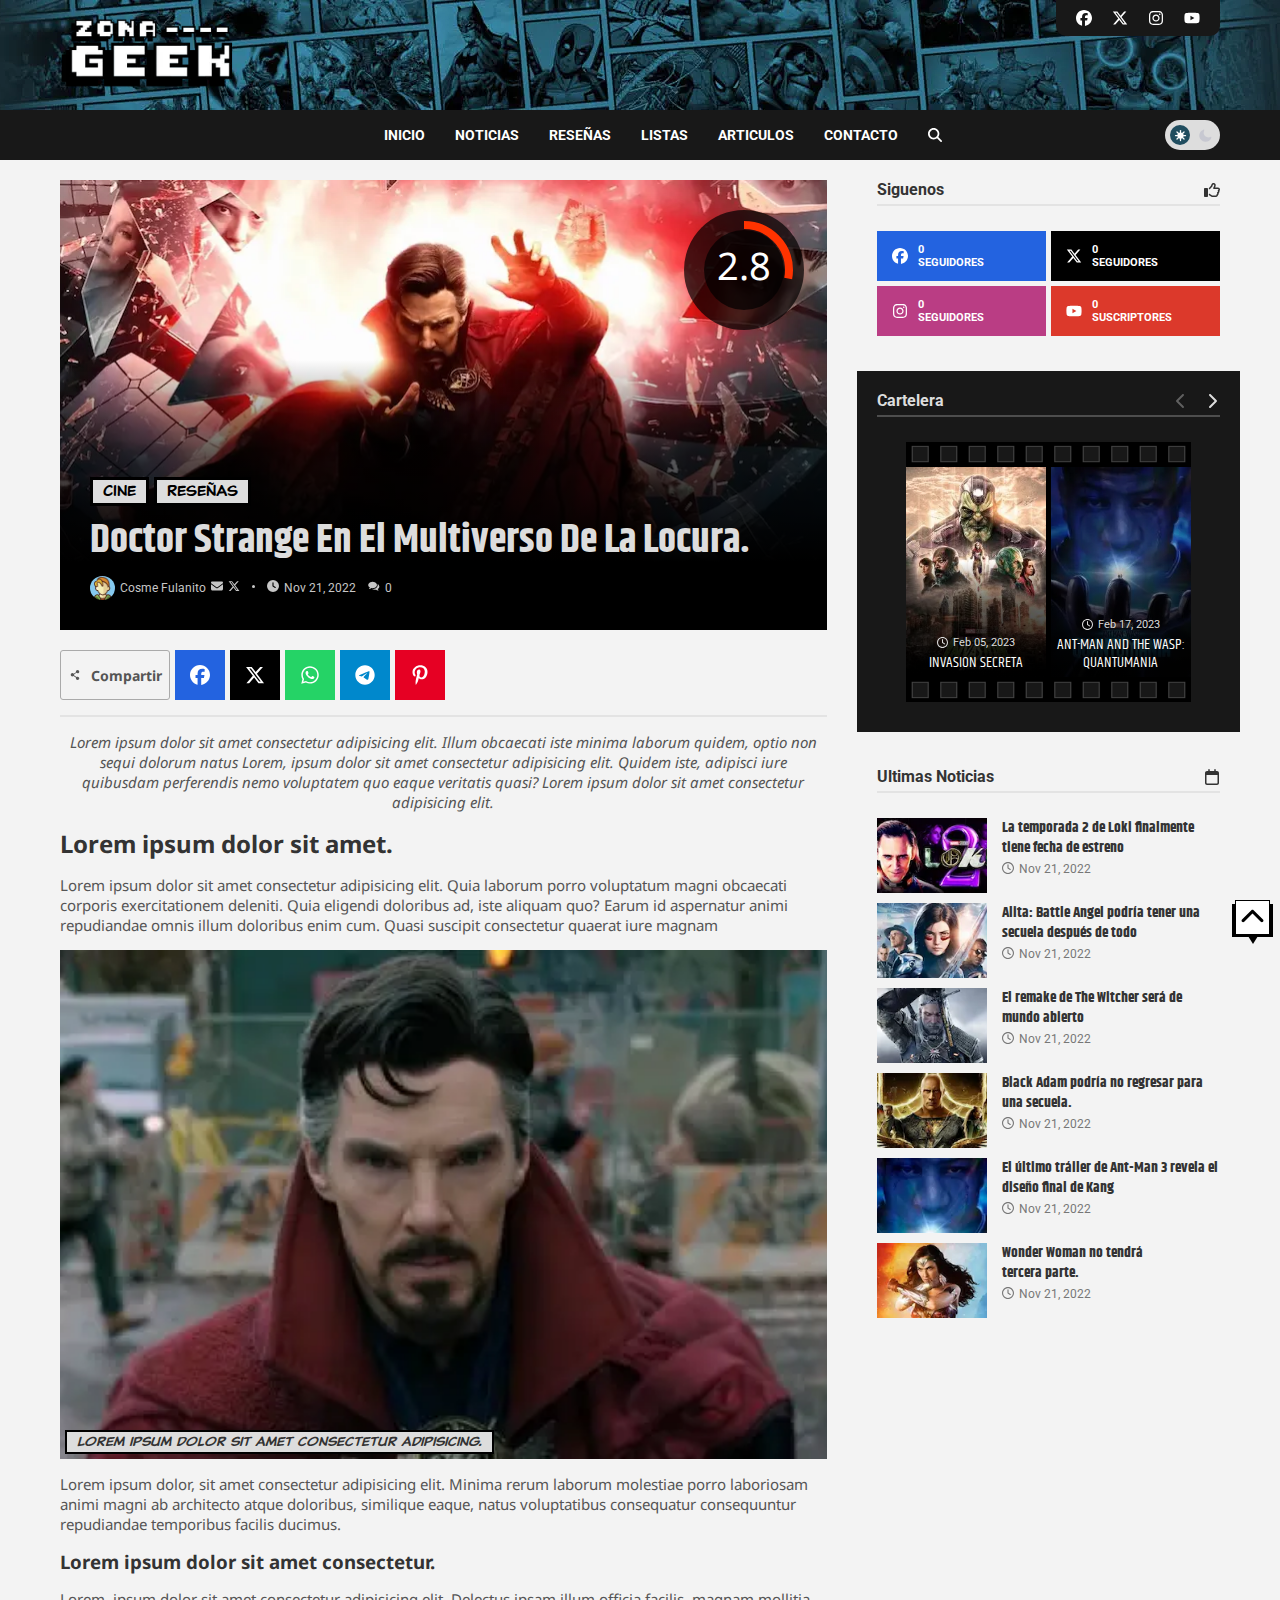
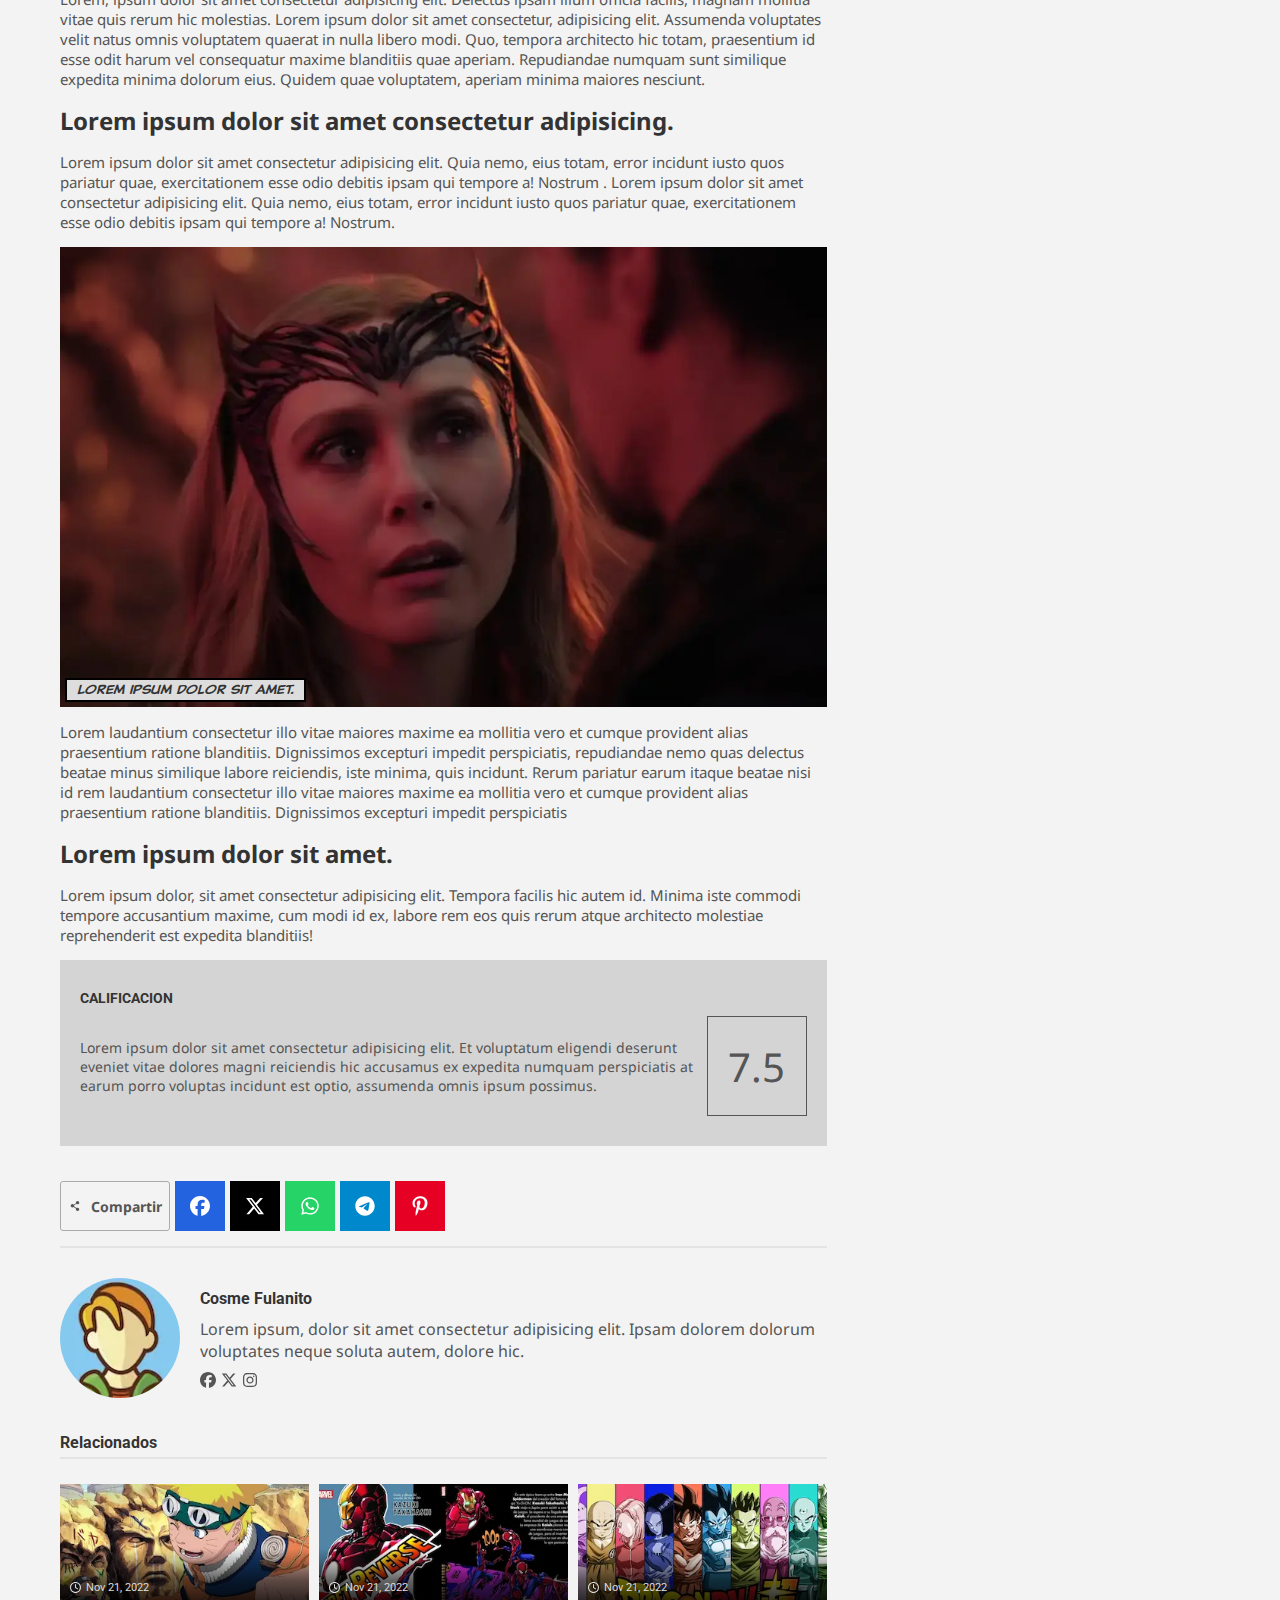
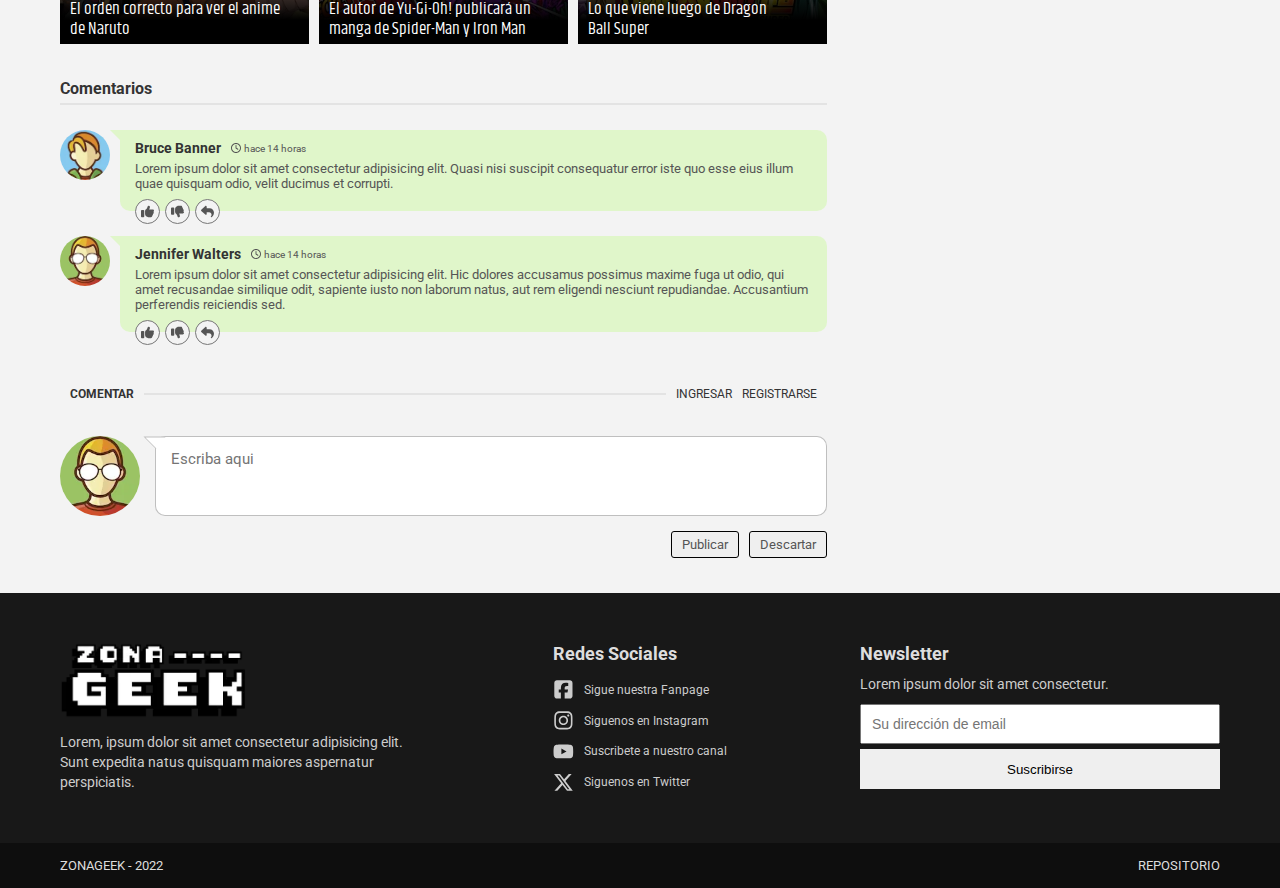
==== commit 02394725: "update" ====
--- a/resenia.html
+++ b/resenia.html
@@ -49,7 +49,7 @@
 	<nav class="nav">
 		<div class="container">
 			<div class="nav__logo">
-				<img src="img/zonageek-logo-min.webp" alt="logo de zona geek" title="Zona Geek">
+				<img src="img/zonageek-logo-min.webp" alt="logo de zona geek" title="Zona Geek" loading="lazy">
 			</div>
 			<ul class="nav__menu">
 				<li><a href="./index.html" title="ir a inicio">Inicio</a></li>
@@ -161,7 +161,7 @@
 				<h2>Lorem ipsum dolor sit amet.</h2>
 				<p>Lorem ipsum dolor sit amet consectetur adipisicing elit. Quia laborum porro voluptatum magni obcaecati corporis exercitationem deleniti. Quia eligendi doloribus ad, iste aliquam quo? Earum id aspernatur animi repudiandae omnis illum doloribus enim cum. Quasi suscipit consectetur quaerat iure magnam</p>
                 <figure class="float-right">
-                    <img class="img" src="img/reseña-img-1.webp" alt="">
+                    <img class="img" src="img/reseña-img-1.webp" alt="" loading="lazy">
                     <figcaption>Lorem ipsum dolor sit amet consectetur adipisicing.</figcaption>
                 </figure>
                 <p>Lorem ipsum dolor, sit amet consectetur adipisicing elit. Minima rerum laborum molestiae porro laboriosam animi magni ab architecto atque doloribus, similique eaque, natus voluptatibus consequatur consequuntur repudiandae temporibus facilis ducimus.</p>
@@ -171,7 +171,7 @@
 				<h2>Lorem ipsum dolor sit amet consectetur adipisicing.</h2>
 				<p>Lorem ipsum dolor sit amet consectetur adipisicing elit. Quia nemo, eius totam, error incidunt iusto quos pariatur quae, exercitationem esse odio debitis ipsam qui tempore a! Nostrum . Lorem ipsum dolor sit amet consectetur adipisicing elit. Quia nemo, eius totam, error incidunt iusto quos pariatur quae, exercitationem esse odio debitis ipsam qui tempore a! Nostrum.</p>
                 <figure class="float-left">
-                    <img class="img" src="img/reseña-img-3.webp" alt="">
+                    <img class="img" src="img/reseña-img-3.webp" alt="" loading="lazy">
                     <figcaption>Lorem ipsum dolor sit amet.</figcaption>
                 </figure>
                 <p>Lorem laudantium consectetur illo vitae maiores maxime ea mollitia vero et cumque provident alias praesentium ratione blanditiis. Dignissimos excepturi impedit perspiciatis, repudiandae nemo quas delectus beatae minus similique labore reiciendis, iste minima, quis incidunt. Rerum pariatur earum itaque beatae nisi id rem laudantium consectetur illo vitae maiores maxime ea mollitia vero et cumque provident alias praesentium ratione blanditiis. Dignissimos excepturi impedit perspiciatis</p>
@@ -208,7 +208,7 @@
                     <hr>
                     <section class="autor">
                         <div class="autor__image">
-                            <img class="img" src="./img/avatar/user_a.webp" alt="">
+                            <img class="img" src="./img/avatar/user_a.webp" alt="" loading="lazy">
                         </div>
                         <div class="autor__info">
                             <h1>Cosme Fulanito</h1>
@@ -233,7 +233,7 @@
                                     <source media="(min-width: 769px)" srcset="./img/anime/2_375.webp">
                                     <source media="(min-width: 577px)" srcset="./img/anime/2_910.webp">
                                     <source media="(min-width: 375px)" srcset="./img/anime/2_720.webp">
-                                    <img class="img" src="./img/anime/2_375.webp" alt="">
+                                    <img class="img" src="./img/anime/2_375.webp" alt="" loading="lazy">
                                 </picture>
                             </a>
                             <div class="block-6__content">
@@ -250,7 +250,7 @@
                                     <source media="(min-width: 769px)" srcset="./img/anime/1_375.webp">
                                     <source media="(min-width: 577px)" srcset="./img/anime/1_910.webp">
                                     <source media="(min-width: 375px)" srcset="./img/anime/1_720.webp">
-                                    <img class="img" src="./img/anime/1_375.webp" alt="">
+                                    <img class="img" src="./img/anime/1_375.webp" alt="" loading="lazy">
                                 </picture>
                             </a>
                             <div class="block-6__content">
@@ -269,7 +269,7 @@
                                     <source media="(min-width: 769px)" srcset="./img/anime/3_375.webp">
                                     <source media="(min-width: 577px)" srcset="./img/anime/3_910.webp">
                                     <source media="(min-width: 375px)" srcset="./img/anime/3_720.webp">
-                                    <img class="img" src="./img/anime/3_375.webp" alt="">
+                                    <img class="img" src="./img/anime/3_375.webp" alt="" loading="lazy">
                                 </picture>
                             </a>
                             <div class="block-6__content">
@@ -290,7 +290,7 @@
                 </div>
                 <div class="comment">
                     <div class="comment__user">
-                        <img class="img" src="./img/avatar/user_a.webp" alt="">
+                        <img class="img" src="./img/avatar/user_a.webp" alt="" loading="lazy">
                     </div>
                     <div class="comment__content">
                         <div class="comment__header">
@@ -316,7 +316,7 @@
                 </div>
                 <div class="comment">
                     <div class="comment__user">
-                        <img class="img" src="./img/avatar/user_b.webp" alt="">
+                        <img class="img" src="./img/avatar/user_b.webp" alt="" loading="lazy">
                     </div>
                     <div class="comment__content">
                         <div class="comment__header">
@@ -349,7 +349,7 @@
                 </div>
                <form action="" class="comment comment--form">
                 <div class="comment__user">
-                    <img class="img" src="./img/avatar/user_b.webp" alt="">
+                    <img class="img" src="./img/avatar/user_b.webp" alt="" loading="lazy">
                 </div>
                 <label class="textarea-container">
                     <textarea name="" id="" class="input-coment" placeholder="Escriba aqui" cols="1"></textarea>
@@ -424,7 +424,7 @@
                         </div>
                         <div class="block-4__item">
                             
-                            <img class="img" src="./img/slider/3.webp" alt="">
+                            <img class="img" src="./img/slider/3.webp" alt="poster antman quantumania">
                             <div class="block-4__content">
                                 <div class="block-4__date">
                                     <svg class="icon" aria-hidden="true"><use href="./img/icons/icons.svg#icon-clock" /></svg>
@@ -436,7 +436,7 @@
                         </div>
                         <div class="block-4__item">
                             
-                            <img class="img" src="./img/slider/2.webp" alt="">
+                            <img class="img" src="./img/slider/2.webp" alt="poster shazam 2" loading="lazy">
                             <div class="block-4__content">
                                 <div class="block-4__date">
                                     <svg class="icon" aria-hidden="true"><use href="./img/icons/icons.svg#icon-clock" /></svg>
@@ -448,7 +448,7 @@
                         </div>
                         <div class="block-4__item">
                             
-                            <img class="img" src="./img/slider/7.webp" alt="">
+                            <img class="img" src="./img/slider/7.webp" alt="poster guardianes de la galaxia volumen 3" loading="lazy">
                             <div class="block-4__content">
                                 <div class="block-4__date">
                                     <svg class="icon" aria-hidden="true"><use href="./img/icons/icons.svg#icon-clock" /></svg>
@@ -460,7 +460,7 @@
                         </div>
                         <div class="block-4__item">
                             
-                            <img class="img" src="./img/slider/8.webp" alt="">
+                            <img class="img" src="./img/slider/8.webp" alt="poster spiderman across the spiderverse" loading="lazy">
                             <div class="block-4__content">
                                 <div class="block-4__date">
                                     <svg class="icon" aria-hidden="true"><use href="./img/icons/icons.svg#icon-clock" /></svg>
@@ -472,7 +472,7 @@
                         </div>
                         <div class="block-4__item">
                             
-                            <img class="img" src="./img/slider/9.webp" alt="">
+                            <img class="img" src="./img/slider/9.webp" alt="poster the flash" loading="lazy">
                             <div class="block-4__content">
                                 <div class="block-4__date">
                                     <svg class="icon" aria-hidden="true"><use href="./img/icons/icons.svg#icon-clock" /></svg>
@@ -484,7 +484,7 @@
                         </div>
                         <div class="block-4__item">
                             
-                            <img class="img" src="./img/slider/4.webp" alt="">
+                            <img class="img" src="./img/slider/4.webp" alt="poster the marvels" loading="lazy">
                             <div class="block-4__content">
                                 <div class="block-4__date">
                                     <svg class="icon" aria-hidden="true"><use href="./img/icons/icons.svg#icon-clock" /></svg>
@@ -496,7 +496,7 @@
                         </div>
                         <div class="block-4__item">
                             
-                            <img class="img" src="./img/slider/5.webp" alt="">
+                            <img class="img" src="./img/slider/5.webp" alt="poster aquaman and the lost kingdom" loading="lazy">
                             <div class="block-4__content">
                                 <div class="block-4__date">
                                     <svg class="icon" aria-hidden="true"><use href="./img/icons/icons.svg#icon-clock" /></svg>
@@ -508,7 +508,7 @@
                         </div>
                         <div class="block-4__item">
                             
-                            <img class="img" src="./img/slider/6.webp" alt="">
+                            <img class="img" src="./img/slider/6.webp" alt="poster madame web" loading="lazy">
                             <div class="block-4__content">
                                 <div class="block-4__date">
                                     <svg class="icon" aria-hidden="true"><use href="./img/icons/icons.svg#icon-clock" /></svg>
@@ -528,7 +528,7 @@
                     <div class="latest">
                         <div class="latest__item" data-position="1">
                             <div class="latest__thumbnaill">
-                                <a href=""><img class="img" src="./img/featured/1_165.webp" alt="portada de loki temporada 2"></a>
+                                <a href=""><img class="img" src="./img/featured/1_165.webp" alt="portada de loki temporada 2" loading="lazy"></a>
                             </div>
                             <div class="latest__content">
                                 <h2 class="latest__title"><a href="" title="La temporada 2 de Loki finalmente tiene fecha de estreno">La temporada 2 de Loki finalmente tiene fecha de estreno</a></h2>
@@ -540,7 +540,7 @@
                         </div>
                         <div class="latest__item" data-position="2">
                             <div class="latest__thumbnaill">
-                                <a href=""><img class="img" src="./img/featured/2_165.webp" alt="imagen de alita battle angel"></a>
+                                <a href=""><img class="img" src="./img/featured/2_165.webp" alt="imagen de alita battle angel" loading="lazy"></a>
                             </div>
                             <div class="latest__content">
                                 <h2 class="latest__title"><a href="" title="Alita: Battle Angel podría tener una secuela después de todo">Alita: Battle Angel podría tener una secuela después de todo</a></h2>
@@ -552,7 +552,7 @@
                         </div>
                         <div class="latest__item" data-position="3">
                             <div class="latest__thumbnaill">
-                                <a href=""><img class="img" src="./img/featured/3_165.webp" alt="imagen the witcher"></a>
+                                <a href=""><img class="img" src="./img/featured/3_165.webp" alt="imagen the witcher" loading="lazy"></a>
                             </div>
                             <div class="latest__content">
                                 <h2 class="latest__title"><a href="" title="El remake de The Witcher será de mundo abierto">El remake de The Witcher será de mundo abierto</a></h2>
@@ -564,7 +564,7 @@
                         </div>
                         <div class="latest__item" data-position="4">
                             <div class="latest__thumbnaill">
-                                <a href=""><img class="img" src="./img/news/1_165.webp" alt="imagen de black adam"></a>
+                                <a href=""><img class="img" src="./img/news/1_165.webp" alt="imagen de black adam" loading="lazy"></a>
                             </div>
                             <div class="latest__content">
                                 <h2 class="latest__title"><a href="" title="Black Adam podría no regresar para una secuela.">Black Adam podría no regresar para una secuela.</a></h2>
@@ -576,7 +576,7 @@
                         </div>
                         <div class="latest__item" data-position="4">
                             <div class="latest__thumbnaill">
-                                <a href=""><img class="img" src="./img/news/2.webp" alt="portada dragon ball super"></a>
+                                <a href=""><img class="img" src="./img/news/2.webp" alt="portada dragon ball super" loading="lazy"></a>
                             </div>
                             <div class="latest__content">
                                 <h2 class="latest__title"><a href="" title="El último tráiler de Ant-Man 3 revela el diseño final de Kang">El último tráiler de Ant-Man 3 revela el diseño final de Kang</a></h2>
@@ -588,7 +588,7 @@
                         </div>
                         <div class="latest__item" data-position="4">
                             <div class="latest__thumbnaill">
-                                <a href=""><img class="img" src="./img/news/3.webp" alt="portada dragon ball super"></a>
+                                <a href=""><img class="img" src="./img/news/3.webp" alt="portada dragon ball super" loading="lazy"></a>
                             </div>
                             <div class="latest__content">
                                 <h2 class="latest__title"><a href="" title="Wonder Woman no tendrá tercera parte.">Wonder Woman no tendrá tercera parte.</a></h2>
@@ -609,7 +609,7 @@
 	<footer class="footer">
 		<div class="container">
 			<section class="about">
-				<img class="about__logo" src="img/zonageek-logo.webp" alt="Logo Zona Geek">
+				<img class="about__logo" src="img/zonageek-logo.webp" alt="Logo Zona Geek" loading="lazy">
 				<p class="about__text">Lorem, ipsum dolor sit amet consectetur adipisicing elit. Sunt expedita natus quisquam maiores aspernatur perspiciatis.</p>
 			</section>
 			<section class="social-footer">
--- a/css/style.css
+++ b/css/style.css
@@ -66,7 +66,7 @@
 a {text-decoration: none;color: unset;}
 h1,h2,h3,h4,h5 {text-wrap: pretty;}
 .img {width: 100%; height: 100%; object-fit: cover;display: block;}
-svg.icon {width: 1em; height: 1em; fill: currentColor;}
+.icon {width: 1em; height: 1em; fill: currentColor;}
 
 @font-face {font-family: classic; src: url(../font/ClassicComic.otf);}
 
@@ -459,6 +459,38 @@
 }
 .trending__autor {font-size: 13px;}
 
+
+
+
+/*:::::::::::::::: LATEST :::::::::::::::*/
+
+.latest {display: flex; flex-direction: column; gap: 10px;}
+.latest__item{
+    display: flex;
+    position: relative;
+    gap: 15px;
+}
+
+.latest__item:hover .latest__thumbnaill img {filter: brightness(0.7);}
+.latest__thumbnaill {flex: 0 0 110px; height: 75px;}
+.latest__thumbnaill img {transition: all .5s;}
+.latest__content {display: flex; flex-direction: column; gap:5px;}
+.latest__title{
+    font-family: khand;
+    font-size: 15px;
+    line-height: 1.3;
+    color:var(--title-color);
+    transition: color .2s;
+}
+.latest__date{
+    display: flex;
+    font-size: 12px;
+    color:var(--meta-color-1);
+    transition: color .2s;
+    gap:5px;
+}
+.latest__autor {font-size: 13px;}
+
 /*:::::::::::::::::: BLOQUE 3 CATEGORIAS::::::::::::::::::::*/
 
 .block-3 {margin: 0 0 10px 0;}
@@ -603,6 +635,10 @@
     gap: 5px;
     overflow-x: hidden;
     user-select: none;
+}
+aside .block-4{
+    width: 285px;
+    background: url(../img/film.png) var(--positionBackground) top / 28.5px 100% repeat no-repeat;
 }
 .block-4__item{
     transform: translate(var(--positionSlide));
--- a/css/review.css
+++ b/css/review.css
@@ -1,46 +1,27 @@
-/* :root{
-    --navBarHeight: 50px;
-    --header-bg:#182b33;
-    --igColor:#ba3d84;
-    --fbColor:#2363e0;
-    --xColor: #000000;
-    --twColor:#50c7fa;
-    --ytColor:#dc392b;
-
-    --title-color:#333333;
-    --title-hover:#fdebb5;
-    --text-color:#555555;
-    --meta-color-1:#777777;
-    --meta-color-2:#dbdbdb;
-    --box-comment:#e0f6ca;
-    --section-separator:#e3e3e3;
-
-    --main-bg: #f3f3f3;
-    --second-bg: #181818;
-
-    --hue: 233;
-	--primary: #204d5f;
-	--trans-dur: 0.6s;
-	--trans-timing: cubic-bezier(0.65,0,0.35,1);
-} */
 
 .post{
     display: grid;
     grid-template-columns: 2fr 1fr;
     grid-template-rows: auto auto auto;
+    gap: 0 10px;
     grid-template-areas:"article sidebar"
                         "related sidebar"
                         "comment sidebar";
 }
-
-.cuerpo{
-    grid-area: cuerpo;
-    padding: 20px 10px 0 0;
+.sidebar{
+    position: relative;
+}
+.sidebar__content{
+    /* position: unset; */
+    top: unset;
+}
+.section--latest{
+    margin-bottom: 0;
 }
 .article{
     grid-area: article;
     font-family: noto sans;
-    padding: 20px 10px 0 0;
+    padding: 20px 0 0 0;
 }
 .article>p{
     margin-bottom: 15px;
@@ -67,6 +48,7 @@
 }
 .meta-tags--post{
     color: #c7c7c7;
+    align-items: center;
 }
 .meta-tags__comments{
     display: flex;
@@ -77,6 +59,11 @@
     width: 25px;
     border-radius: 50%;
 
+}
+
+.meta-tags__separator{
+    width: 3px;
+    height: 3px;
 }
 
 .article  header h1{
@@ -145,6 +132,7 @@
     display: flex;
     gap: 5px;
     font-size: 20px;
+    margin-bottom: 15px;
 }
 .share__button{
     width: 50px;
@@ -153,11 +141,10 @@
     display: flex;
     align-items: center;
     justify-content: center;
-    margin-bottom: 15px;
 }
 .share__button--share{
     font-size: 14px;
-    border: 1px solid currentColor;
+    border: 1px solid #aaaaaa;
     color: var(--text-color);
     border-radius: 3px;
     width: 110px;
@@ -165,6 +152,9 @@
     font-weight: bold;
     gap: 10px;
 }
+[data-theme="dark"] .share__button--share {
+    border: 1px solid #5f5f5f;
+}
 .share__button--share svg{
     font-size: 12px;
 }
@@ -184,16 +174,20 @@
     background-color: var(--prColor);
 }
 
+
+
+
 .calificacion{
-    background-color: #00000015;
+    background-color: #00000020;
     padding: 30px 20px;
     display: flex;
     flex-wrap: wrap;
+    font-size: 14px;
     gap: 10px;
     align-items: center;
     margin-bottom: 35px;
 }
-.calificacion h1{
+.calificacion__titulo{
     color: var(--title-color);
     font-family: 'Roboto', sans-serif;
     font-size: 14px;
@@ -201,20 +195,23 @@
     flex-basis: 100%;
     
 }
-.calificacion p{
+.calificacion__resumen{
     color: var(--text-color);
     flex-basis: calc(100% - 100px - 10px);
 }
-.calificacion span{
+.calificacion__numero{
     color: var(--text-color);
     font-size: 40px;
-    border: 1px solid black;
+    border: 1px solid var(--text-color);
     display: flex;
     width: 100px;
     height: 100px;
     align-items: center;
     justify-content: center;
 }
+
+
+
 
 .autor{
     display: flex;
@@ -245,4 +242,326 @@
     display: flex;
     align-items: center;
     gap: 5px;
+}
+
+
+
+
+.section__subheader{
+    margin-top: 20px;
+    position: relative;
+    display: flex;
+    justify-content: space-between;
+}
+.section__subheader::before{
+    content: "";
+    width: 100%;
+    height: 2px;
+    background-color: var(--section-separator);
+    position: absolute;
+    top: 50%;
+    left: 0;
+    transform: translateY(-50%);
+
+}
+.section__subheader h2, .section__subheader .sesion{
+    color: var(--title-color);
+    padding: 10px;
+    font-size: 12px;
+    text-transform: uppercase;
+    background-color: var(--main-bg);
+    z-index: 1;
+    transition: all .2s;
+}
+
+.sesion{
+    display: flex;
+    gap: 10px;
+}
+
+.comment{
+    display: flex;
+    gap: 10px;
+}
+
+.comment__user{
+    width: 50px;
+    height: 50px;
+    flex-shrink: 0;
+}
+.comment__user img{
+    border-radius: 50%;
+}
+
+.comment--form .comment__user{
+    width: 80px;
+    height: 80px;
+}
+
+.comment__content{
+    position: relative;
+    background-color: var(--box-comment);
+    color: var(--text-color);
+    padding: 10px 15px 20px;
+    border-radius: 10px;
+    display: flex;
+    flex-direction: column;
+    font-size: 13px;
+    gap: 5px;
+}
+.comment__content::before{
+    content: "";
+    width: 0;
+    height: 0;
+    position: absolute;
+    top: 0;
+    left: -10px;
+    border-right: 30px solid var(--box-comment);
+    transition: border-right .2s;
+    border-bottom: 30px solid transparent;
+    border-top: 0px solid transparent;
+    z-index: -1;
+    transition: color .2s;
+}
+.comment__header{
+    display: flex;
+    align-items: center;
+    gap: 10px;
+}
+.comment__header span{
+    font-size: 10px;
+    display: flex;
+    align-items: center;
+    gap: 3px;
+}
+.comment__content h2{
+    color: var(--title-color);
+    font-size: 14px;
+}
+.comment__options{
+    display: flex;
+    gap: 5px;
+    position: absolute;
+    bottom: -12.5px;
+}
+.comment__options span{
+    display: flex;
+    align-items: center;
+    justify-content: center;
+    border: 1px solid var(--meta-color-1);
+    background-color: var(--main-bg);
+    width: 25px;
+    height: 25px;
+    border-radius: 50%;
+    cursor: pointer;
+    transition: all .2s;
+}
+.comment__options span:hover{
+    border-color: #aaaaaa;
+    background-color: #232323;
+    color: #cccccc;
+}
+
+[data-theme="dark"] .comment__options span:hover{
+    border-color: #777777;
+    background-color: #f3f3f3;
+    color: #555555;
+}
+
+.comment--form{
+    flex-wrap: wrap;
+    gap: 15px;
+}
+.textarea-container{
+    padding: 15px;
+    position: relative;
+    flex-grow: 1;
+    background-color: white;
+    border: 1px solid #00000040;
+    border-radius: 10px;
+    transition: background .2s;
+}
+[data-theme="dark"] .textarea-container{
+    background-color: #181818;
+    border-color: #ffffff40;
+}
+
+.textarea-container::after{
+    font-size: 1px;
+    content: "";
+    width: 11px;
+    height: 20px;
+    position: absolute;
+    background-color: white;
+    border: 1px solid #00000040;
+    border-top: none;
+    border-right: none;
+    border-left-width: 0.8em;
+    top: -5.4em;
+    left: -2px;
+    transition: all .2s;
+    z-index: -1;
+    transform: skewX(45deg) rotate(90deg);
+    z-index: 2;
+}
+[data-theme="dark"] .textarea-container::after{
+    background-color: #181818;
+    border-color: #ffffff40;
+}
+.textarea-container textarea{
+    width: 100%;
+    border: none;
+    font-family: 'Roboto', sans-serif;
+    background-color: transparent;
+    color: var(--text-color);
+    height: 1em;
+    resize: none;
+    font-size: 15px;
+    overflow: hidden;
+    overflow-wrap: break-word;
+    line-height: 1;
+}
+.textarea-container textarea:focus{
+    outline: none;
+}
+.form-options{
+    flex-basis: 100%;
+    display: flex;
+    gap: 10px;
+    justify-content: flex-end;
+}
+.form-options input{
+    padding: 5px 10px;
+    border: 1px solid black;
+    color: var(--text-color);
+    border-radius: 3px;
+    font-family: inherit;
+    appearance: none;
+    transition: all .2s;
+}
+[data-theme="dark"] .form-options input{
+    background-color: #181818;
+    border-color: #ffffff40;
+    color: var(--text-color);
+}
+.form-options input:hover{
+    background-color: #1d1d1d;
+    color: #dddddd;
+}
+[data-theme="dark"] .form-options input:hover{
+    background-color: #dddddd;
+    color: #1d1d1d;
+}  
+
+@media screen and (max-width:1125px) {
+    .sidebar__content{
+        display: flex;
+    }
+    .post{
+        grid-template-columns: 1fr;
+        grid-template-areas: "article"
+                            "sidebar"
+                            "related"
+                            "comment";
+    }
+    .article{
+        padding: 20px 0 0 0;
+    }
+    .sidebar__content{
+        flex-wrap: wrap;
+    }
+    .section--latest{
+        flex-basis: 100%;
+        flex-grow: 1;
+    }
+    .section--social{
+        flex-basis: 35%;
+    }
+    .section--cartelera{
+        flex-grow: 1;
+    }
+
+    .latest{
+        display: grid;
+        grid-template-columns: 1fr 1fr;
+    }
+}
+
+@media screen and (max-width:768px){
+    .section--cartelera{
+        flex-basis: 100%;
+    }
+    .section--social{
+        flex-basis: 100%;
+    }
+    .social-bar__item {
+        flex-basis: calc(50% - 2.5px);
+        height: 50px;
+    }
+    aside .block-4{
+        width: 520px;
+        padding: 30px 0px;
+        background: url(../img/film.png) var(--positionBackground) top / 34.666px 100% repeat no-repeat;
+    }
+}
+
+
+@media screen and (max-width:576px) {
+    
+    .section--cartelera{
+        flex-basis: 100%;
+    }
+    aside .block-4{
+        width: 260px;
+        padding: 45px 0px;
+        background: url(../img/film.png) var(--positionBackground) top / 52px 100% repeat no-repeat;
+    }
+    
+    .latest{
+        grid-template-columns: 1fr;
+    }
+    .article{
+        padding-top: 0;
+    }
+    .post header{
+        margin: 0 -10px 35px -10px;
+        width: auto;
+    }
+    .post .overlay {padding: 20px;}
+
+
+    .meta-tags__autor img {width: 20px;}
+    .meta-tags--post {flex-wrap: wrap;}
+    .meta-tags__separator{display: none;}
+
+    .share {font-size: 18px;}
+    .share__button {width: 40px; height: 40px;}
+    .share__button--share {width: 40px; height: 40px;}
+    .share__button--share span {display: none;}
+
+    .calificacion{
+        margin: 0 -10px 35px -10px;
+        justify-content: center;
+        text-align: center;
+        gap: 20px;
+    }
+    .calificacion__resumen {flex-basis: 100%;}
+
+    .autor{
+        flex-direction: column;
+    }
+    .autor__image {width: 60px; height: 60px;}
+    .autor__info{
+        align-items: center;
+        text-align: center;
+    }
+
+    .comment__user{
+        width: 30px;
+        height: 30px;
+    }
+    .comment--form .comment__user {
+        width: 50px;
+        height: 50px;
+    }
 }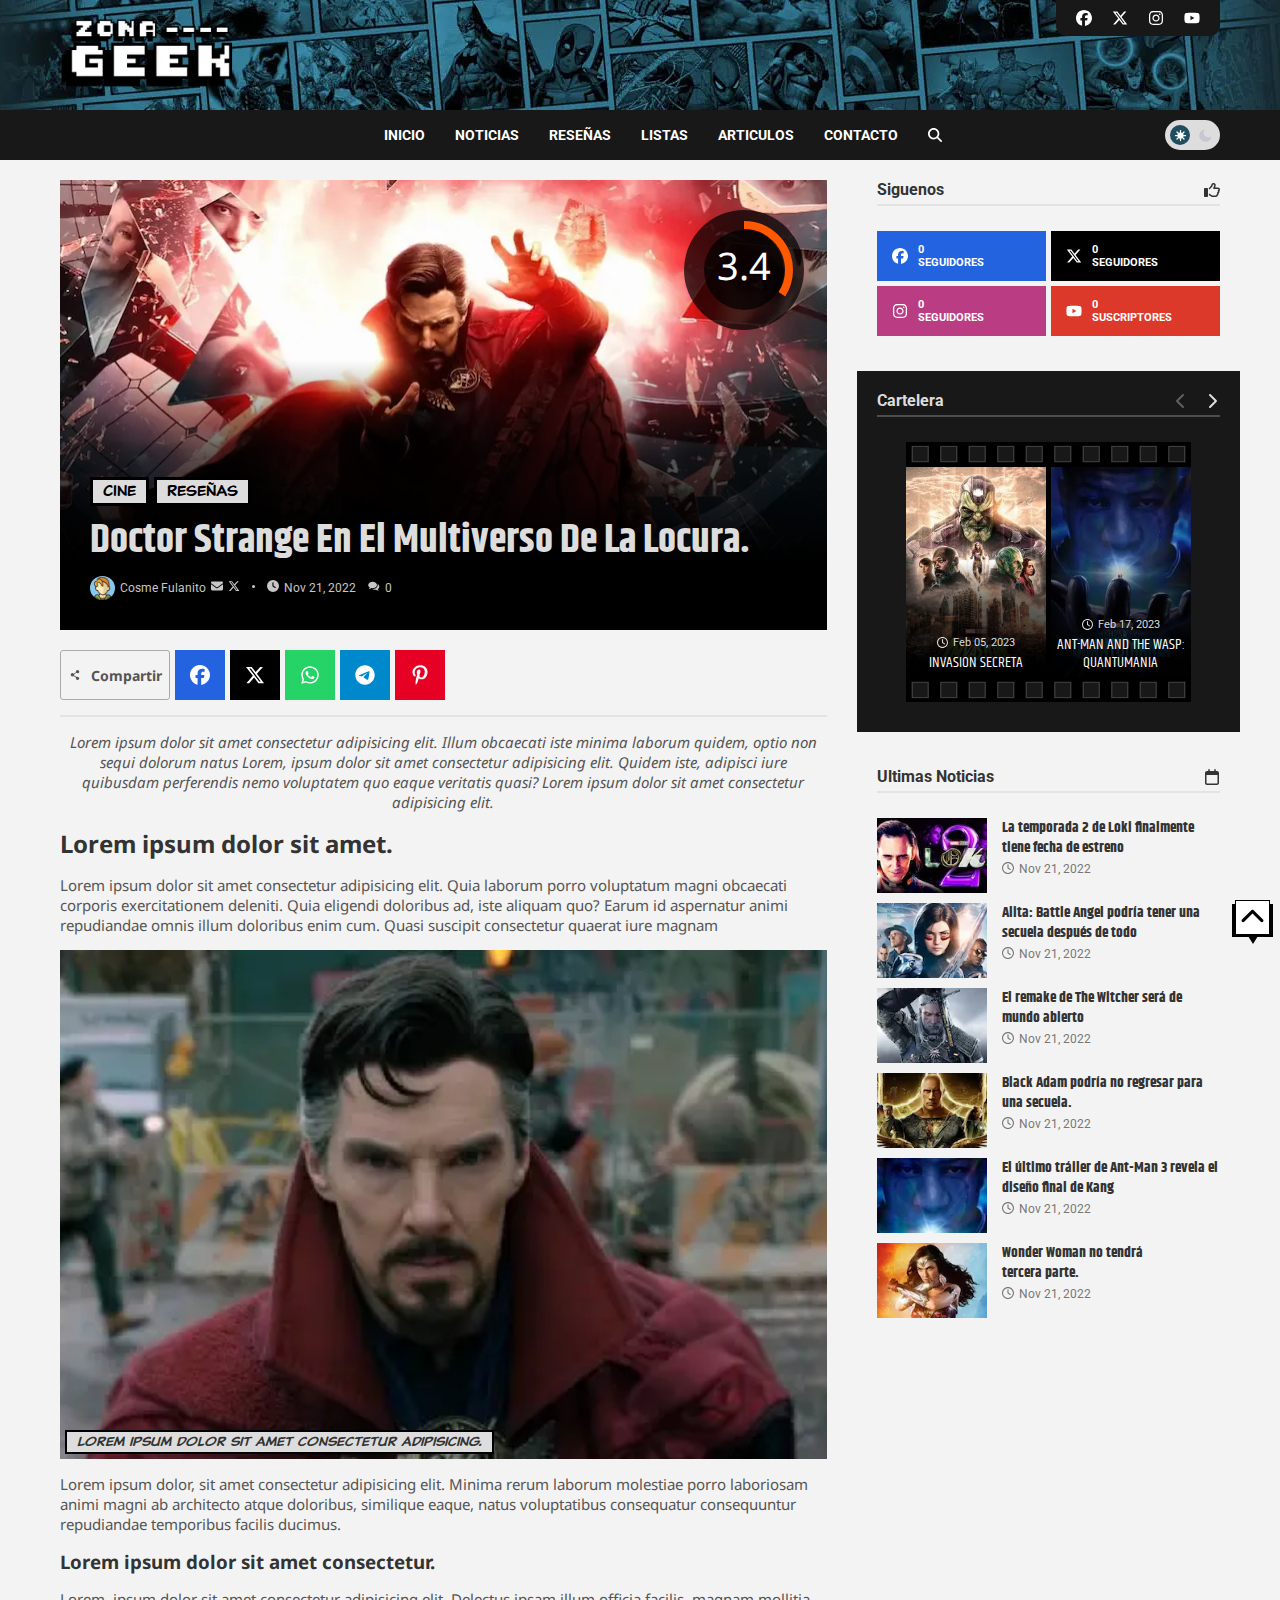
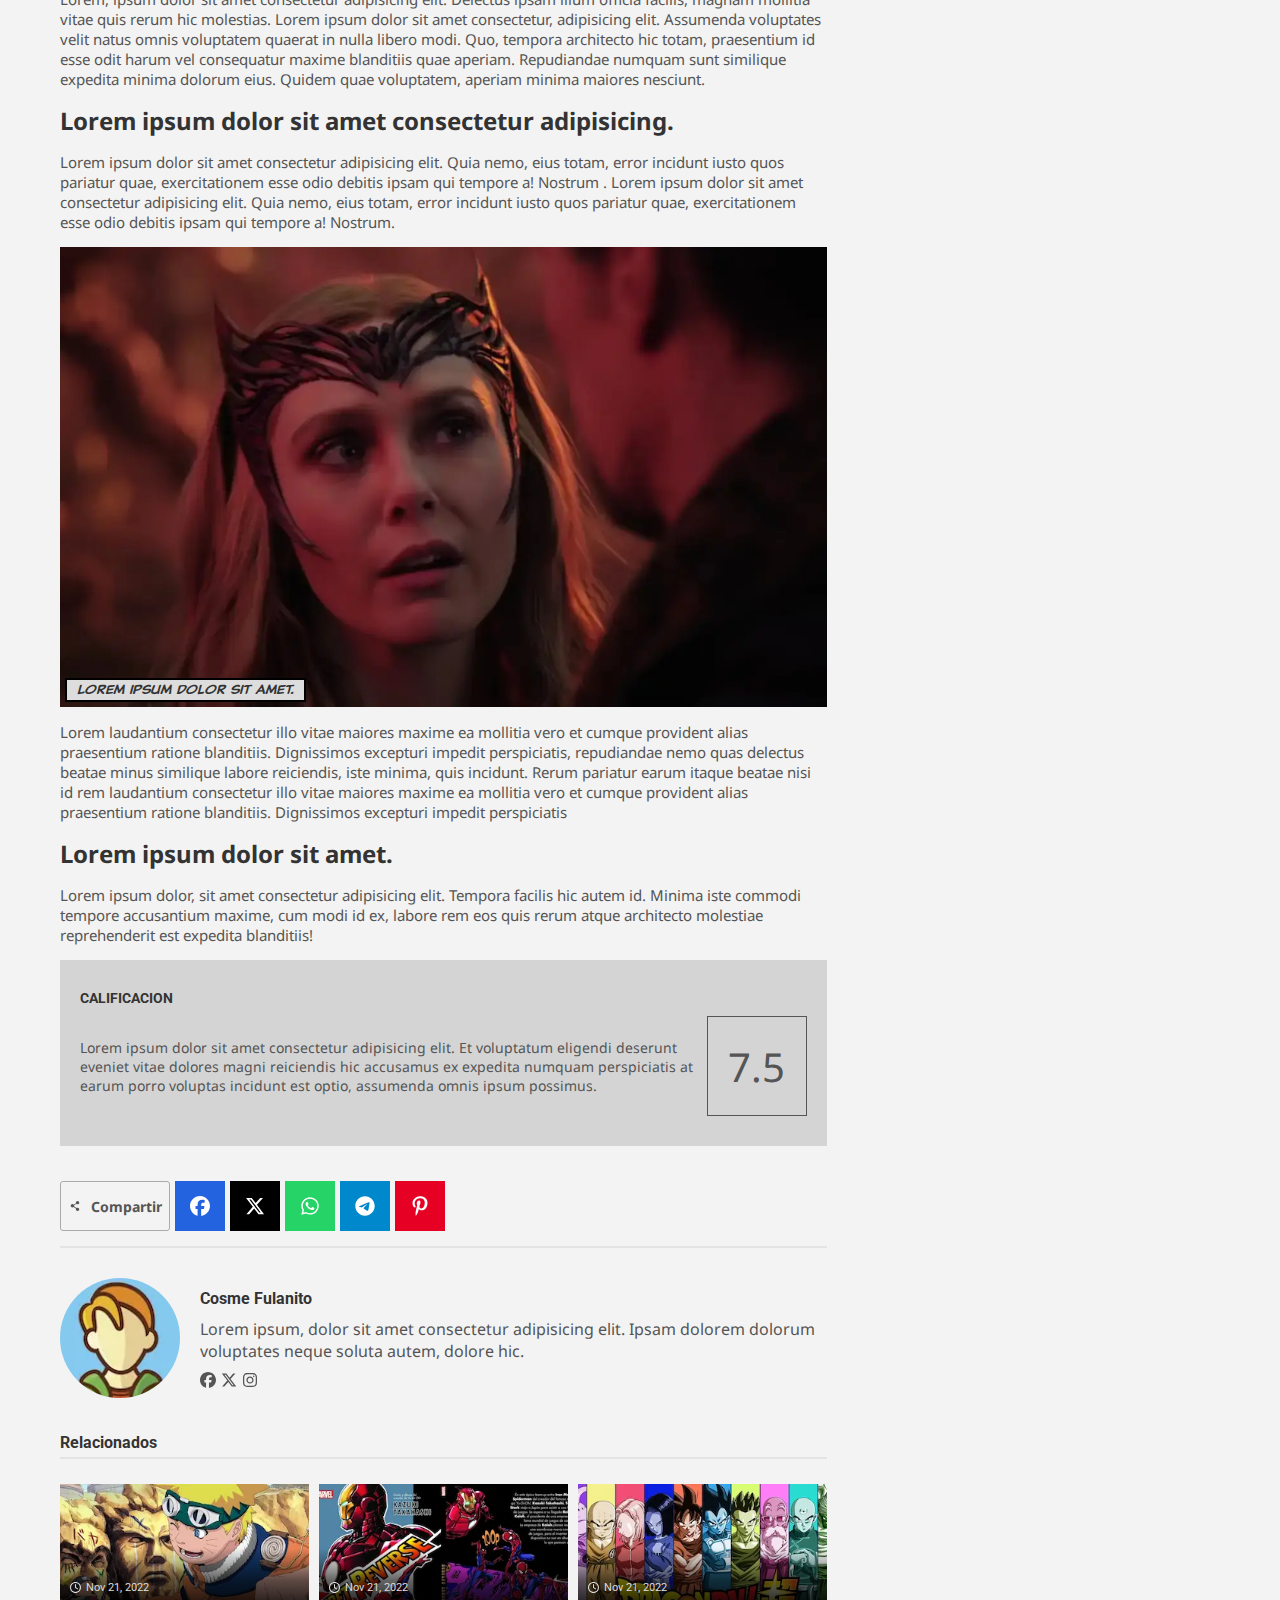
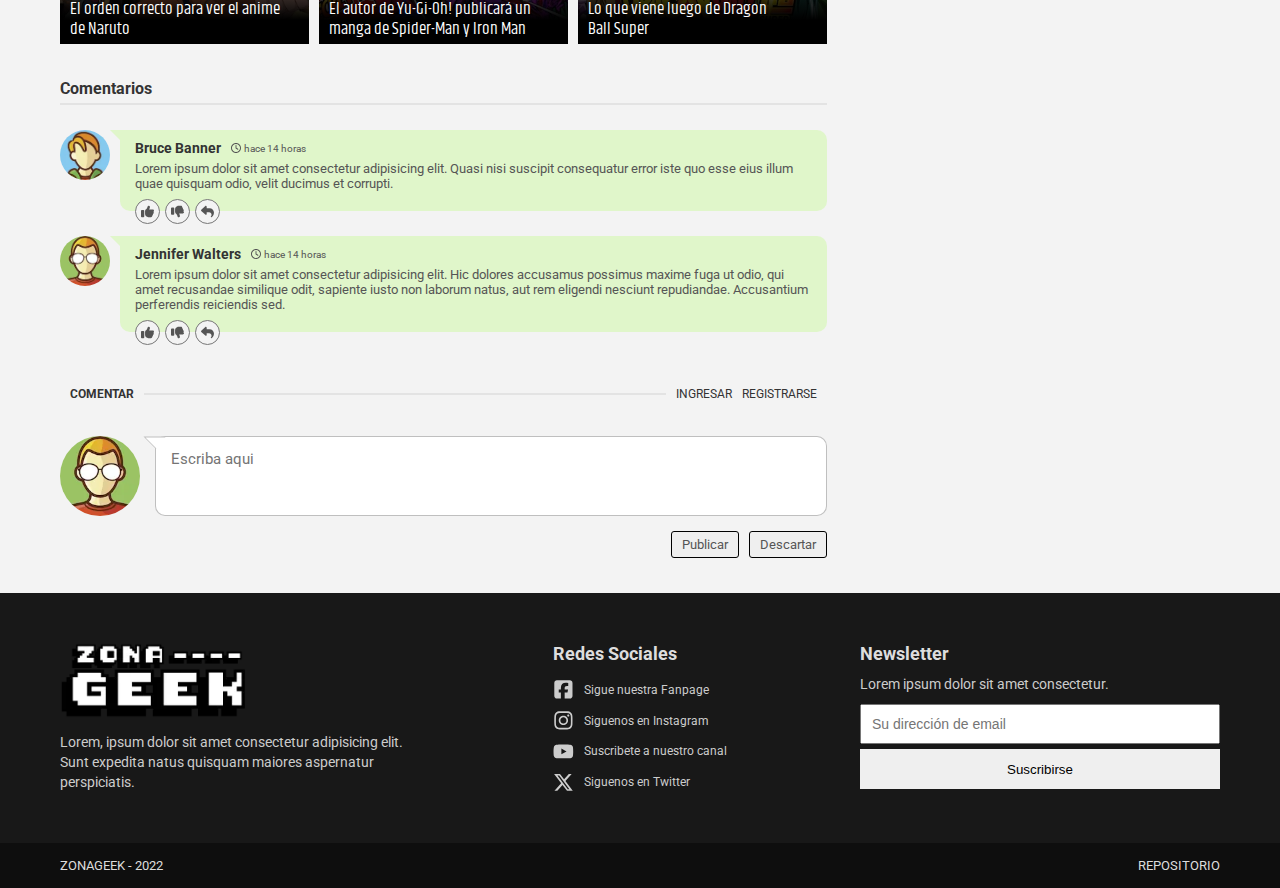
==== commit 73439a36: "update" ====
--- a/resenia.html
+++ b/resenia.html
@@ -28,7 +28,7 @@
     <header class="header">
 		<div class="container">
 			<a class="header__brand" href="#" title="Ir al inicio">
-				<img src="img/zonageek-logo.webp" alt="logo de zona geek" title="Zona Geek">
+				<img loading="lazy" src="img/zonageek-logo.webp" alt="logo de zona geek" title="Zona Geek">
 			</a>
 			<div class="header__social">
 				<a href="" title="enlave hacia facebook">
